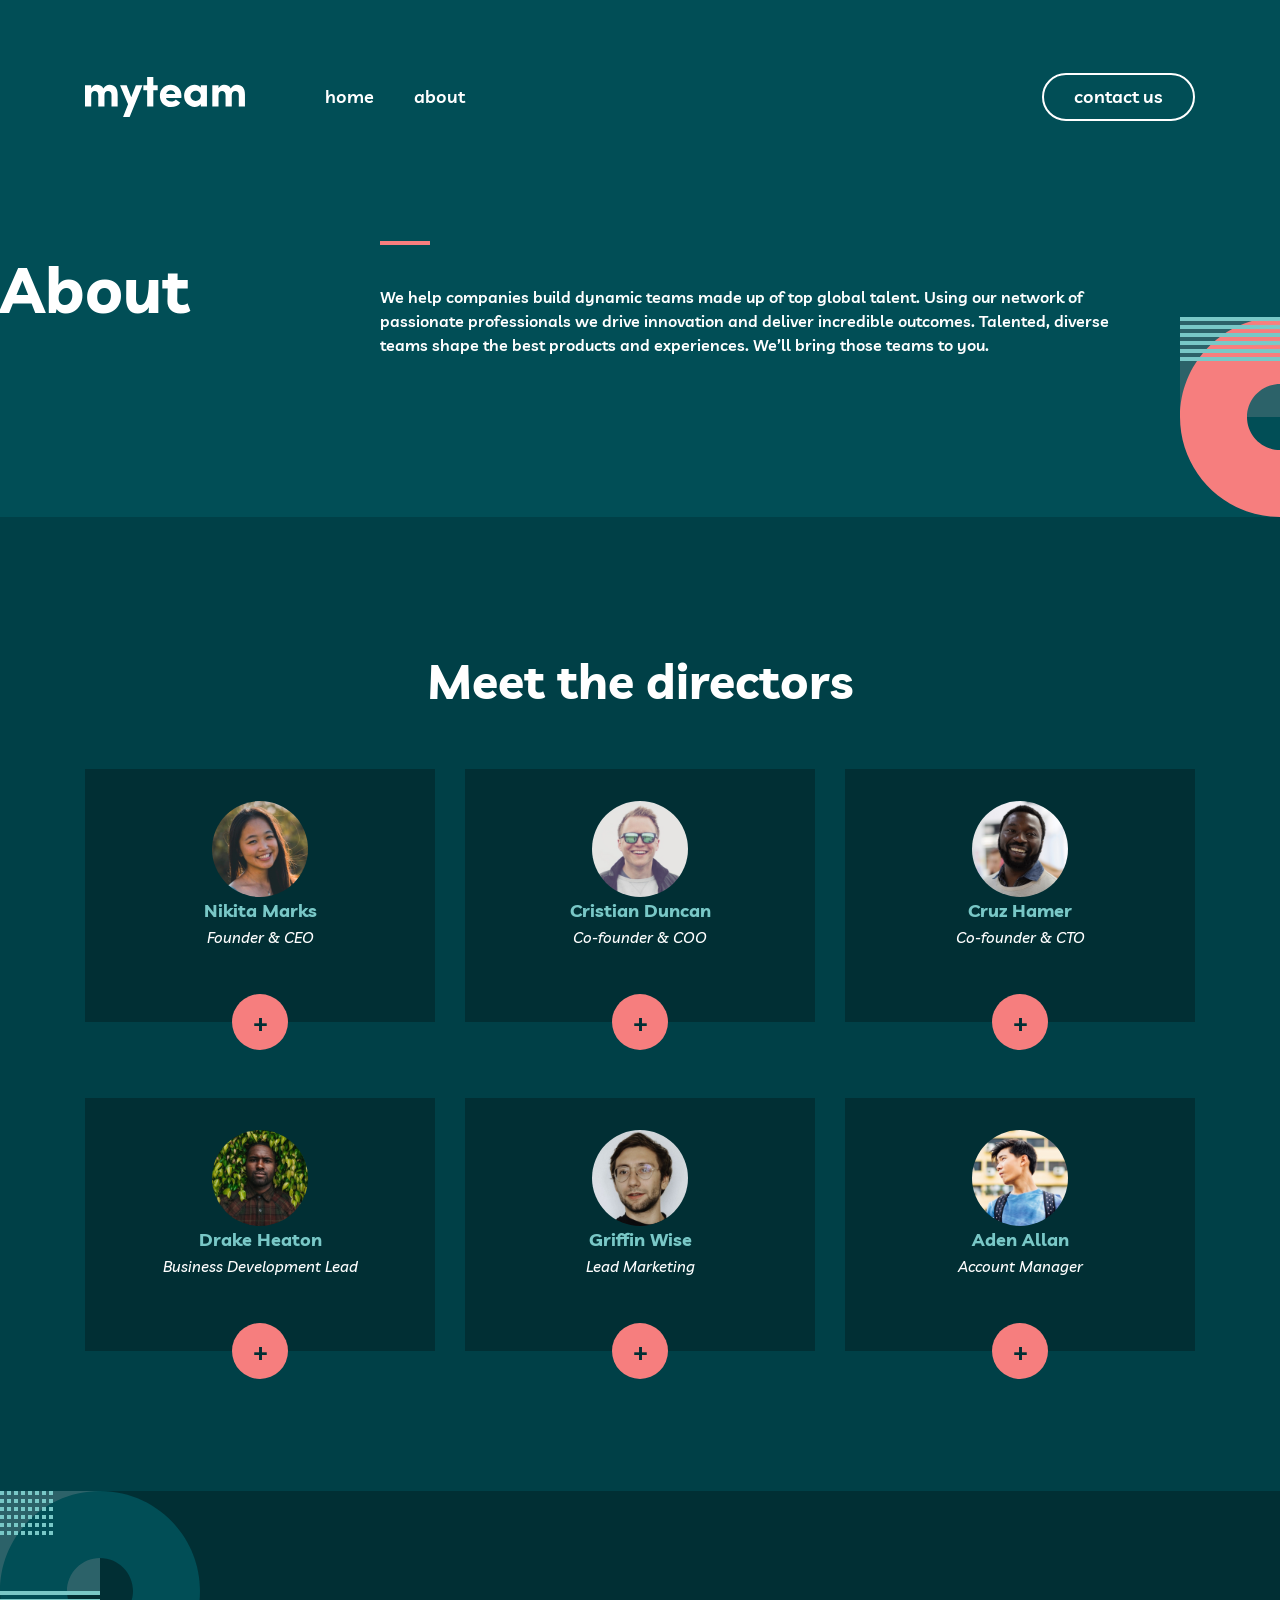
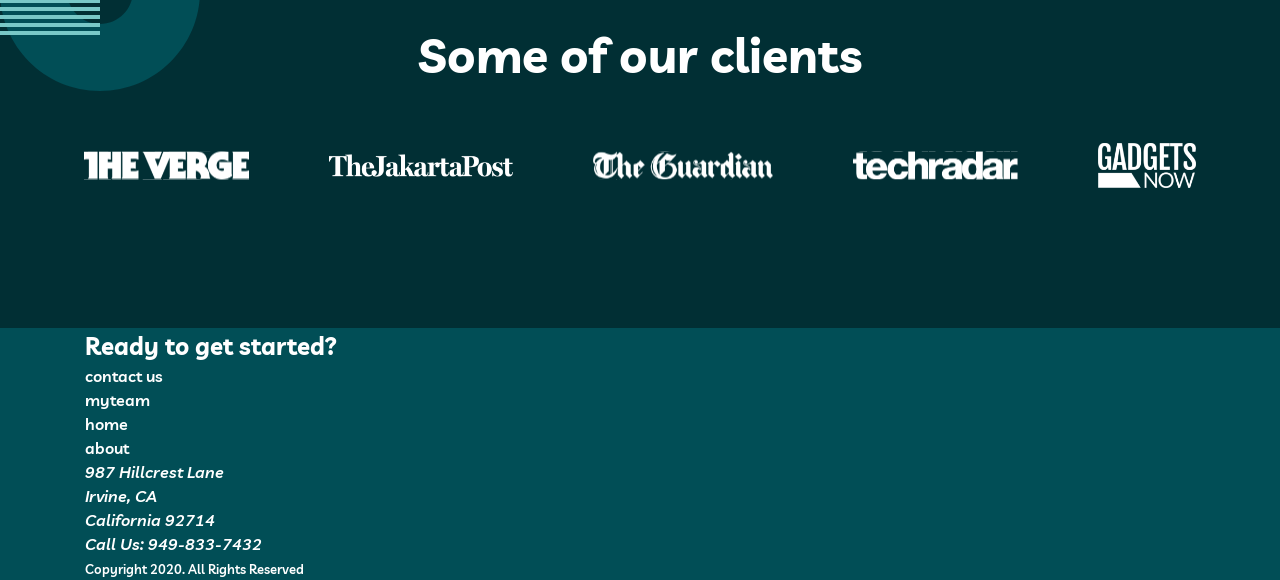
==== about.html @ 80fa1d0b "d06.2 style director card font faces" ====
<!doctype html>
<html lang="en">
  <head>
    <meta charset="UTF-8" />
    <meta name="viewport" content="width=device-width, initial-scale=1.0" />
    <meta name="description" content="myteam — building outstanding teams" />
    <title>About | myteam</title>
    <!-- Fonts loaded on every page; do not add another @import. -->
    <link rel="preconnect" href="https://fonts.googleapis.com" />
    <link rel="preconnect" href="https://fonts.gstatic.com" crossorigin />
    <link href="https://fonts.googleapis.com/css2?family=Livvic:wght@600;700&display=swap" rel="stylesheet" />
    <!-- CSS order is important: reset, shared base, shared components, page-specific. -->
    <link rel="stylesheet" href="css/normalize.css" />
    <link rel="stylesheet" href="css/general.css" />
    <link rel="stylesheet" href="css/global.css" />
    <link rel="stylesheet" href="css/about.css" />
    <!-- JS is intentionally empty: behavior is implemented in the assigned Jira task. -->
    <script src="js/main.js" defer></script>
    <script src="js/navigation.js" defer></script>
    <script src="js/directors.js" defer></script>
  </head>
  <body>
    <!-- START D01 / T01 / M01: GLOBAL NAVIGATION; edit this entire <header class="site-header"> only for Navigation tasks. -->
    <header class="site-header">
      <div class="container">
        <nav class="site-nav" aria-label="Main navigation">
          <a class="site-nav__logo" href="index.html" aria-label="myteam – Home">
            <img src="img/icons/nav-logo.svg" alt="myteam" />
          </a>
          <!-- M01: hamburger button; implement mobile appearance and JS in the Mobile Navigation task. -->
          <button
            class="site-nav__toggle"
            type="button"
            aria-label="Open menu"
            aria-controls="site-nav-panel"
            aria-expanded="false"
          >
            <span aria-hidden="true">☰</span>
          </button>
          <!-- One set of links is reused for desktop, tablet and mobile. Do not duplicate the <nav>. -->
          <div class="site-nav__panel" id="site-nav-panel">
            <button class="site-nav__close" type="button" aria-label="Close menu">
              <span aria-hidden="true">×</span>
            </button>
            <ul class="site-nav__links">
              <li><a href="index.html">home</a></li>
              <li><a href="about.html" aria-current="page">about</a></li>
            </ul>
            <a class="site-nav__contact" href="contact.html">contact us</a>
          </div>
        </nav>
      </div>
    </header>
    <!-- END D01 / T01 / M01: GLOBAL NAVIGATION -->
    <main id="main-content">
      <!-- START D05 / T05 / M05: ABOUT INTRO; only <section class="about-intro">. Directors are separate. -->
      <section class="about-intro" aria-labelledby="about-title">
        <div class="about-intro__container">
          <h1 class="about-intro__title" id="about-title">About</h1>
          <div class="about-intro__text-container">
            <span class="about-intro__span"></span>
            <p class="about-intro__text">
              We help companies build dynamic teams made up of top global talent. Using our network of passionate
              professionals we drive innovation and deliver incredible outcomes. Talented, diverse teams shape the best
              products and experiences. We’ll bring those teams to you.
            </p>
          </div>
          <!-- D05: Figma accent/decorations belong here or to scoped section CSS. -->
          <svg class="about-intro__background-svg" xmlns="http://www.w3.org/2000/svg" width="100" height="200" viewBox="0 0 100 200" fill="none">
            <rect width="100" height="100" fill="#2C6269"/>
            <path d="M100 200C155.228 200 200 155.228 200 100C200 44.7715 155.228 0 100 0C44.7715 0 0 44.7715 0 100C0 155.228 44.7715 200 100 200ZM100 133C118.225 133 133 118.225 133 100C133 81.7746 118.225 67 100 67C81.7746 67 67 81.7746 67 100C67 118.225 81.7746 133 100 133Z" fill-rule="evenodd" clip-rule="evenodd" fill="#F67E7E"/>
            <path d="M100 0H0V4H100V0ZM100 8H0V12H100V8ZM0 16H100V20H0V16ZM100 24H0V28H100V24ZM0 32H100V36H0V32ZM100 40H0V44H100V40Z" fill-rule="evenodd" clip-rule="evenodd" fill="#79C8C7"/>
          </svg>
        </div>
      </section>
      <!-- END D05 / T05 / M05: ABOUT INTRO -->

      <!-- START D06 / T06 / M06: DIRECTORS; only <section class="about-directors">. -->
      <section class="about-directors" aria-labelledby="directors-title">
        <div class="about-directors-container">
          <h2 class="about-directors__title" id="directors-title">Meet the directors</h2>
          <ul class="about-directors__grid">
            <li class="about-directors__item">
              <article class="director-card">
                <div class="director-card__front">
                  <img class="director-card__picture" src="./img/directors/nikita-marks.png" alt="">
                  <h3 class="director-card__name">Nikita Marks</h3>
                  <p class="director-card__role">Founder &amp; CEO</p>
                </div>
                <!-- D06 owns these controls and their JS behavior; do not duplicate this card. -->
                <div class="director-card__back" id="director-details-nikita-marks" hidden>
                  <!-- D06: add expanded-card quote and social links from Figma, no made-up content. -->
                  <p class="director-card__quote"></p>
                  <div class="director-card__social"></div>
                </div>
              </article>
              <button
                class="director-card__toggle"
                type="button"
                aria-expanded="false"
                aria-controls="director-details-nikita-marks"
                aria-label="Show more about Nikita Marks"
              >
                +
              </button>
            </li>
            <li class="about-directors__item">
              <article class="director-card">
                <div class="director-card__front">
                  <img class="director-card__picture" src="./img/directors/cristian-duncan.png" alt="">
                  <h3 class="director-card__name">Cristian Duncan</h3>
                  <p class="director-card__role">Co-founder &amp; COO</p>
                </div>
                <!-- D06 owns these controls and their JS behavior; do not duplicate this card. -->
                <div class="director-card__back" id="director-details-cristian-duncan" hidden>
                  <!-- D06: add expanded-card quote and social links from Figma, no made-up content. -->
                  <p class="director-card__quote"></p>
                  <div class="director-card__social"></div>
                </div>
              </article>
              <button
                class="director-card__toggle"
                type="button"
                aria-expanded="false"
                aria-controls="director-details-nikita-marks"
                aria-label="Show more about Nikita Marks"
              >
                +
              </button>
            </li>
            <li class="about-directors__item">
              <article class="director-card">
                <div class="director-card__front">
                  <img class="director-card__picture" src="./img/directors/cruz-hamer.png" alt="">
                  <h3 class="director-card__name">Cruz Hamer</h3>
                  <p class="director-card__role">Co-founder &amp; CTO</p>
                </div>
                <!-- D06 owns these controls and their JS behavior; do not duplicate this card. -->
                
                <div class="director-card__back" id="director-details-cruz-hamer" hidden>
                  <!-- D06: add expanded-card quote and social links from Figma, no made-up content. -->
                  <p class="director-card__quote"></p>
                  <div class="director-card__social"></div>
                </div>
              </article>
              <button
                class="director-card__toggle"
                type="button"
                aria-expanded="false"
                aria-controls="director-details-nikita-marks"
                aria-label="Show more about Nikita Marks"
              >
                +
              </button>
            </li>
            <li class="about-directors__item">
              <article class="director-card">
                <div class="director-card__front">
                  <img class="director-card__picture" src="./img/directors/drake-heatan.png" alt="">
                  <h3 class="director-card__name">Drake Heaton</h3>
                  <p class="director-card__role">Business Development Lead</p>
                </div>
                <!-- D06 owns these controls and their JS behavior; do not duplicate this card. -->
                <div class="director-card__back" id="director-details-drake-heaton" hidden>
                  <!-- D06: add expanded-card quote and social links from Figma, no made-up content. -->
                  <p class="director-card__quote"></p>
                  <div class="director-card__social"></div>
                </div>
              </article>
              <button
                class="director-card__toggle"
                type="button"
                aria-expanded="false"
                aria-controls="director-details-nikita-marks"
                aria-label="Show more about Nikita Marks"
              >
                +
              </button>
            </li>
            <li class="about-directors__item">
              <article class="director-card">
                <div class="director-card__front">
                  <img class="director-card__picture" src="./img/directors/griffin-wise.png" alt="">
                  <h3 class="director-card__name">Griffin Wise</h3>
                  <p class="director-card__role">Lead Marketing</p>
                </div>
                <!-- D06 owns these controls and their JS behavior; do not duplicate this card. -->
                <div class="director-card__back" id="director-details-griffin-wise" hidden>
                  <!-- D06: add expanded-card quote and social links from Figma, no made-up content. -->
                  <p class="director-card__quote"></p>
                  <div class="director-card__social"></div>
                </div>
              </article>
              <button
                class="director-card__toggle"
                type="button"
                aria-expanded="false"
                aria-controls="director-details-nikita-marks"
                aria-label="Show more about Nikita Marks"
              >
                +
              </button>
            </li>
            <li class="about-directors__item">
              <article class="director-card">
                <div class="director-card__front">
                  <img class="director-card__picture" src="./img/directors/aden-allan.png" alt="">
                  <h3 class="director-card__name">Aden Allan</h3>
                  <p class="director-card__role">Account Manager</p>
                </div>
                <!-- D06 owns these controls and their JS behavior; do not duplicate this card. -->
                <div class="director-card__back" id="director-details-aden-allan" hidden>
                  <!-- D06: add expanded-card quote and social links from Figma, no made-up content. -->
                  <p class="director-card__quote"></p>
                  <div class="director-card__social"></div>
                </div>
              </article>
              <button
                class="director-card__toggle"
                type="button"
                aria-expanded="false"
                aria-controls="director-details-nikita-marks"
                aria-label="Show more about Nikita Marks"
              >
                +
              </button>
            </li>
          </ul>
        </div>
      </section>
      <!-- END D06 / T06 / M06: DIRECTORS -->

      <!-- START D05 / T05 / M05: ABOUT CLIENTS; only <section class="about-clients">. -->
      <section class="about-clients" aria-labelledby="clients-title">
        <div class="about-clients__container">
          <h2 class="about-clients__title" id="clients-title">Some of our clients</h2>
          <!-- D05: replace text with original Figma logo <img> tags; do not invent logos. -->
          <div class="about-clients__logos-container">
            <img src="./img/clients/the-verge.svg" alt="">
            <img src="./img/clients/TheJakartaPost.svg" alt="">
            <img src="./img/clients/The-guardian.svg" alt="">
            <img src="./img/clients/techradar.svg" alt="">
            <img src="./img/clients/gadgets-now.svg" alt="">
          </div>
        </div>
        <img class="about-clients__decoration" src="./img/decorative/about-clients-decoration.svg" alt="">
      </section>
      <!-- END D05 / T05 / M05: ABOUT CLIENTS -->
    </main>
    <!-- START D09 / T09 / M09: GLOBAL CTA; present on Home and About only. -->
    <aside class="site-cta" aria-labelledby="cta-heading">
      <div class="container">
        <h2 id="cta-heading" class="site-cta__title">Ready to get started?</h2>
        <a class="site-cta__link" href="contact.html">contact us</a>
      </div>
    </aside>
    <!-- END D09 / T09 / M09: GLOBAL CTA -->
    <!-- START D09 / T09 / M09: GLOBAL FOOTER; identical ownership on all three pages. -->
    <footer class="site-footer">
      <div class="container">
        <div class="site-footer__brand">
          <a class="site-footer__logo" href="index.html" aria-label="myteam – Home">myteam</a>
          <nav aria-label="Footer navigation">
            <ul class="site-footer__links">
              <li><a href="index.html">home</a></li>
              <li><a href="about.html">about</a></li>
            </ul>
          </nav>
        </div>
        <address class="site-footer__address">
          987 Hillcrest Lane<br />Irvine, CA<br />California 92714<br /><a href="tel:+19498337432"
            >Call Us: 949-833-7432</a
          >
        </address>
        <div class="site-footer__social">
          <!-- D09: insert Figma social SVG links with accessible labels. -->
        </div>
        <small class="site-footer__copy">Copyright 2020. All Rights Reserved</small>
      </div>
    </footer>
    <!-- END D09 / T09 / M09: GLOBAL FOOTER -->
  </body>
</html>
---- css/general.css ----
/* Shared tokens, typography, layout utilities. Desktop-first project. */
:root {
  --color-midnight-green: #014e56;
  --color-light-coral: #f67e7e;
  --color-white: #ffffff;
  --color-rapture-blue: #79c8c7;
  --color-police-blue: #2c6269;
  --color-deep-jungle-green: #004047;
  --color-sacramento-green: #012f34;
  --color-dark-green: #002529;
  --font-main: "Livvic", Arial, sans-serif;
  --container-max: 1110px;
  --page-gutter: 24px;
}
html { scroll-behavior: smooth; }
body { min-width: 320px; font-family: var(--font-main); font-weight: 600; line-height: 1.5; color: var(--color-white); background: var(--color-midnight-green); }
.container { width: min(calc(100% - 2 * var(--page-gutter)), var(--container-max)); margin-inline: auto; }
a { text-decoration: none; }
a:focus-visible, button:focus-visible, input:focus-visible, textarea:focus-visible { outline: 3px solid var(--color-rapture-blue); outline-offset: 3px; }
/* Livvic loaded via Google Fonts <link> in each HTML page. */
/* Breakpoints to coordinate with Figma: tablet and mobile styles are intentionally not implemented. */

/* Antraščių storis pagal Figma Design System; dydžiai nustatomi konkrečiose sekcijose. */
h1, h2, h3 { font-weight: 700; }
---- css/global.css ----
/* Shared components on all pages. Do NOT edit normalize.css or general.css for a section. */
/* GLOBAL NAVIGATION <header.site-header> / <nav.site-nav>: D01, T01, M01. */
/* GLOBAL CTA <aside.site-cta>: D09, T09, M09 (Home and About only). */
/* GLOBAL FOOTER <footer.site-footer>: D09, T09, M09 (all pages). */
/* Tablet and Mobile rules are deliberately placed after Desktop rules. */

/* =================== DESKTOP =================== */

/* ===== START D01 — NAVIGATION | OWNED SELECTORS: .site-header, .site-nav, .site-nav__logo, .site-nav__panel, .site-nav__links, .site-nav__contact, .site-nav__toggle, .site-nav__close ===== */
/* Initial scaffold behavior: menu controls are hidden on Desktop. M01 shows them on Mobile. */

.site-header {
  padding-top: 4.56rem;
}

.site-nav {
  display: flex;
  align-items: center;
  gap: 5rem;
  font-size: 1.125rem;
  line-height: 1.75rem;
}

.site-nav__logo {
  display: block;
  flex-shrink: 0;
  width: 10rem;
  height: 2.5rem;
}

.site-nav__logo img {
  display: block;
  width: 100%;
  height: 100%;
}

.site-nav__panel {
  display: flex;
  flex: 1;
  align-items: center;
  justify-content: space-between;
}

.site-nav__links {
  display: flex;
  align-items: center;
  gap: 2.5rem;
  list-style: none;
  margin: 0;
  padding: 0;
}

.site-nav__links a {
  display: block;
}

.site-nav__links a:hover {
  color: var(--color-light-coral);
}

.site-nav__contact {
  display: flex;
  align-items: center;
  justify-content: center;
  width: 9.5625rem;
  height: 3rem;
  flex-shrink: 0;
  border-radius: 1.5rem;
  border: 2px solid var(--color-white);
  font-size: 1.125rem;
  line-height: 1.75rem;
}

.site-nav__contact:hover {
  background-color: var(--color-white);
  color: var(--color-dark-green);
}

.site-nav__toggle,
.site-nav__close {
  display: none;
}

/* D01: add remaining desktop navigation styles here. */

/* ===== END D01 — NAVIGATION ===== */

/* ===== START D09 — CTA | OWNED SELECTORS: .site-cta and children ===== */
/* Add only D09 — CTA rules for .site-cta and children here. */
/* ===== END D09 — CTA ===== */

/* ===== START D09 — FOOTER | OWNED SELECTORS: .site-footer and children ===== */
/* Add only D09 — FOOTER rules for .site-footer and children here. */
/* ===== END D09 — FOOTER ===== */

/* =================== TABLET | 1023px and below =================== */

/* ===== START T01 — NAVIGATION | OWNED SELECTORS: .site-header, .site-nav and children ===== */
@media (max-width: 1023px) {
  /* Add only T01 — NAVIGATION rules for .site-header, .site-nav and children here. */
}
/* ===== END T01 — NAVIGATION ===== */

/* ===== START T09 — CTA | OWNED SELECTORS: .site-cta and children ===== */
@media (max-width: 1023px) {
  /* Add only T09 — CTA rules for .site-cta and children here. */
}
/* ===== END T09 — CTA ===== */

/* ===== START T09 — FOOTER | OWNED SELECTORS: .site-footer and children ===== */
@media (max-width: 1023px) {
  /* Add only T09 — FOOTER rules for .site-footer and children here. */
}
/* ===== END T09 — FOOTER ===== */

/* =================== MOBILE | 767px and below =================== */

/* ===== START M01 — NAVIGATION | OWNED SELECTORS: .site-header, .site-nav and children ===== */
@media (max-width: 767px) {
  /* Add only M01 — NAVIGATION rules for .site-header, .site-nav and children here. */
}
/* ===== END M01 — NAVIGATION ===== */

/* ===== START M09 — CTA | OWNED SELECTORS: .site-cta and children ===== */
@media (max-width: 767px) {
  /* Add only M09 — CTA rules for .site-cta and children here. */
}
/* ===== END M09 — CTA ===== */

/* ===== START M09 — FOOTER | OWNED SELECTORS: .site-footer and children ===== */
@media (max-width: 767px) {
  /* Add only M09 — FOOTER rules for .site-footer and children here. */
}
/* ===== END M09 — FOOTER ===== */
---- css/about.css ----
/* About page only: about.html. D05 owns TWO areas separated by D06. */

/* =================== DESKTOP =================== */

/* ===== START D05 — ABOUT INTRO | OWNED SELECTORS: .about-intro and children ===== */
/* Add only D05 — ABOUT INTRO rules for .about-intro and children here. */
.about-intro__container {
  display: flex;
  width: 1110px;
  height: 156px;
  justify-self: center;
  gap: 30px;
  margin: 120px 0;
}

#about-title {
  height: 100px;
  width: 350px;
  font-size: 64px;
}

.about-intro__text-container {
  display: flex;
  gap: 40px;
  flex-direction: column;
}

.about-intro__text {
  width: 730px;
}

.about-intro__span {
  width: 50px;
  height: 4px;
  flex-shrink: 0;
  background-color: #F67E7E;
}

.about-intro__background-svg {
  position: absolute;
  top: 317px;
  right: 0px;
}
/* ===== END D05 — ABOUT INTRO ===== */

/* ===== START D06 — DIRECTORS | OWNED SELECTORS: .about-directors, .director-card and children ===== */
/* Add only D06 — DIRECTORS rules for .about-directors, .director-card and children here. */
.about-directors {
  display: flex;
  justify-content: center;
  background: #004047;
}
.about-directors-container {
  display: flex;
  flex-direction: column;
  width: 1110px;
  margin: 140px 0;
}

.about-directors__title {
  text-align: center;
  font-family: Livvic;
  font-size: 48px;
  font-style: normal;
  font-weight: 700;
  line-height: 48px;
  margin: 0 0 64px 0;
}

.about-directors__grid {
  display: flex;
  flex-wrap: wrap;
  column-gap: 30px;
  row-gap: 76px;
}

.about-directors__item {
  width: 350px;
  height: 253px;
  background: #012F34;
  display: flex;
  align-items: flex-start;
  justify-content: center;
  text-align: center;
  position: relative;
}

.director-card {
  margin: 32px 0;
}

.director-card__front {
  display: flex;
  align-items: center;
  flex-direction: column;
}

.director-card__picture {
  width: 96px;
  height: 96px;
  border-radius: 48px;
}

.director-card__name {
  color: #79C8C7;
  text-align: center;
  font-family: Livvic;
  font-size: 18px;
  font-style: normal;
  font-weight: 700;
  line-height: 28px; /* 155.556% */
}

.director-card__role {
  color: #FFF;
  text-align: center;
  font-family: Livvic;
  font-size: 15px;
  font-style: italic;
  font-weight: 500;
  line-height: 25px; /* 166.667% */
}

.director-card__toggle {
  position: absolute;
  bottom: -28px;
  width: 56px;
  height: 56px;
  border-radius: 28px;
  background-color: #F67E7E;
  color: #012F34;
  font-size: 25px;
  border: none;
}
/* ===== END D06 — DIRECTORS ===== */

/* ===== START D05 — ABOUT CLIENTS | OWNED SELECTORS: .about-clients and children ===== */
/* Add only D05 — ABOUT CLIENTS rules for .about-clients and children here. */
.about-clients {
  background: #012F34;
  position: relative;
}

.about-clients__container {
  padding: 140px 0;
}

.about-clients__title {
  color: #FFF;
  text-align: center;
  font-family: Livvic;
  font-size: 48px;
  font-style: normal;
  font-weight: 700;
  line-height: 48px;
  margin: 0 0 64px 0;
}

.about-clients__logos-container {
  display: flex;
  gap: 80px;
  justify-content: center;
}

.about-clients__logos-container > img {
  filter: brightness(0) invert(1);
}

.about-clients__decoration {
  position: absolute;
  top: 0;
}
/* ===== END D05 — ABOUT CLIENTS ===== */


/* =================== TABLET | 1023px and below =================== */

/* ===== START T05 — ABOUT INTRO | OWNED SELECTORS: .about-intro and children ===== */
@media (max-width: 1023px) {
  /* Add only T05 — ABOUT INTRO rules for .about-intro and children here. */
}
/* ===== END T05 — ABOUT INTRO ===== */

/* ===== START T06 — DIRECTORS | OWNED SELECTORS: .about-directors, .director-card and children ===== */
@media (max-width: 1023px) {
  /* Add only T06 — DIRECTORS rules for .about-directors, .director-card and children here. */
}
/* ===== END T06 — DIRECTORS ===== */

/* ===== START T05 — ABOUT CLIENTS | OWNED SELECTORS: .about-clients and children ===== */
@media (max-width: 1023px) {
  /* Add only T05 — ABOUT CLIENTS rules for .about-clients and children here. */
}
/* ===== END T05 — ABOUT CLIENTS ===== */


/* =================== MOBILE | 767px and below =================== */

/* ===== START M05 — ABOUT INTRO | OWNED SELECTORS: .about-intro and children ===== */
@media (max-width: 767px) {
  /* Add only M05 — ABOUT INTRO rules for .about-intro and children here. */
}
/* ===== END M05 — ABOUT INTRO ===== */

/* ===== START M06 — DIRECTORS | OWNED SELECTORS: .about-directors, .director-card and children ===== */
@media (max-width: 767px) {
  /* Add only M06 — DIRECTORS rules for .about-directors, .director-card and children here. */
}
/* ===== END M06 — DIRECTORS ===== */

/* ===== START M05 — ABOUT CLIENTS | OWNED SELECTORS: .about-clients and children ===== */
@media (max-width: 767px) {
  /* Add only M05 — ABOUT CLIENTS rules for .about-clients and children here. */
}
/* ===== END M05 — ABOUT CLIENTS ===== */
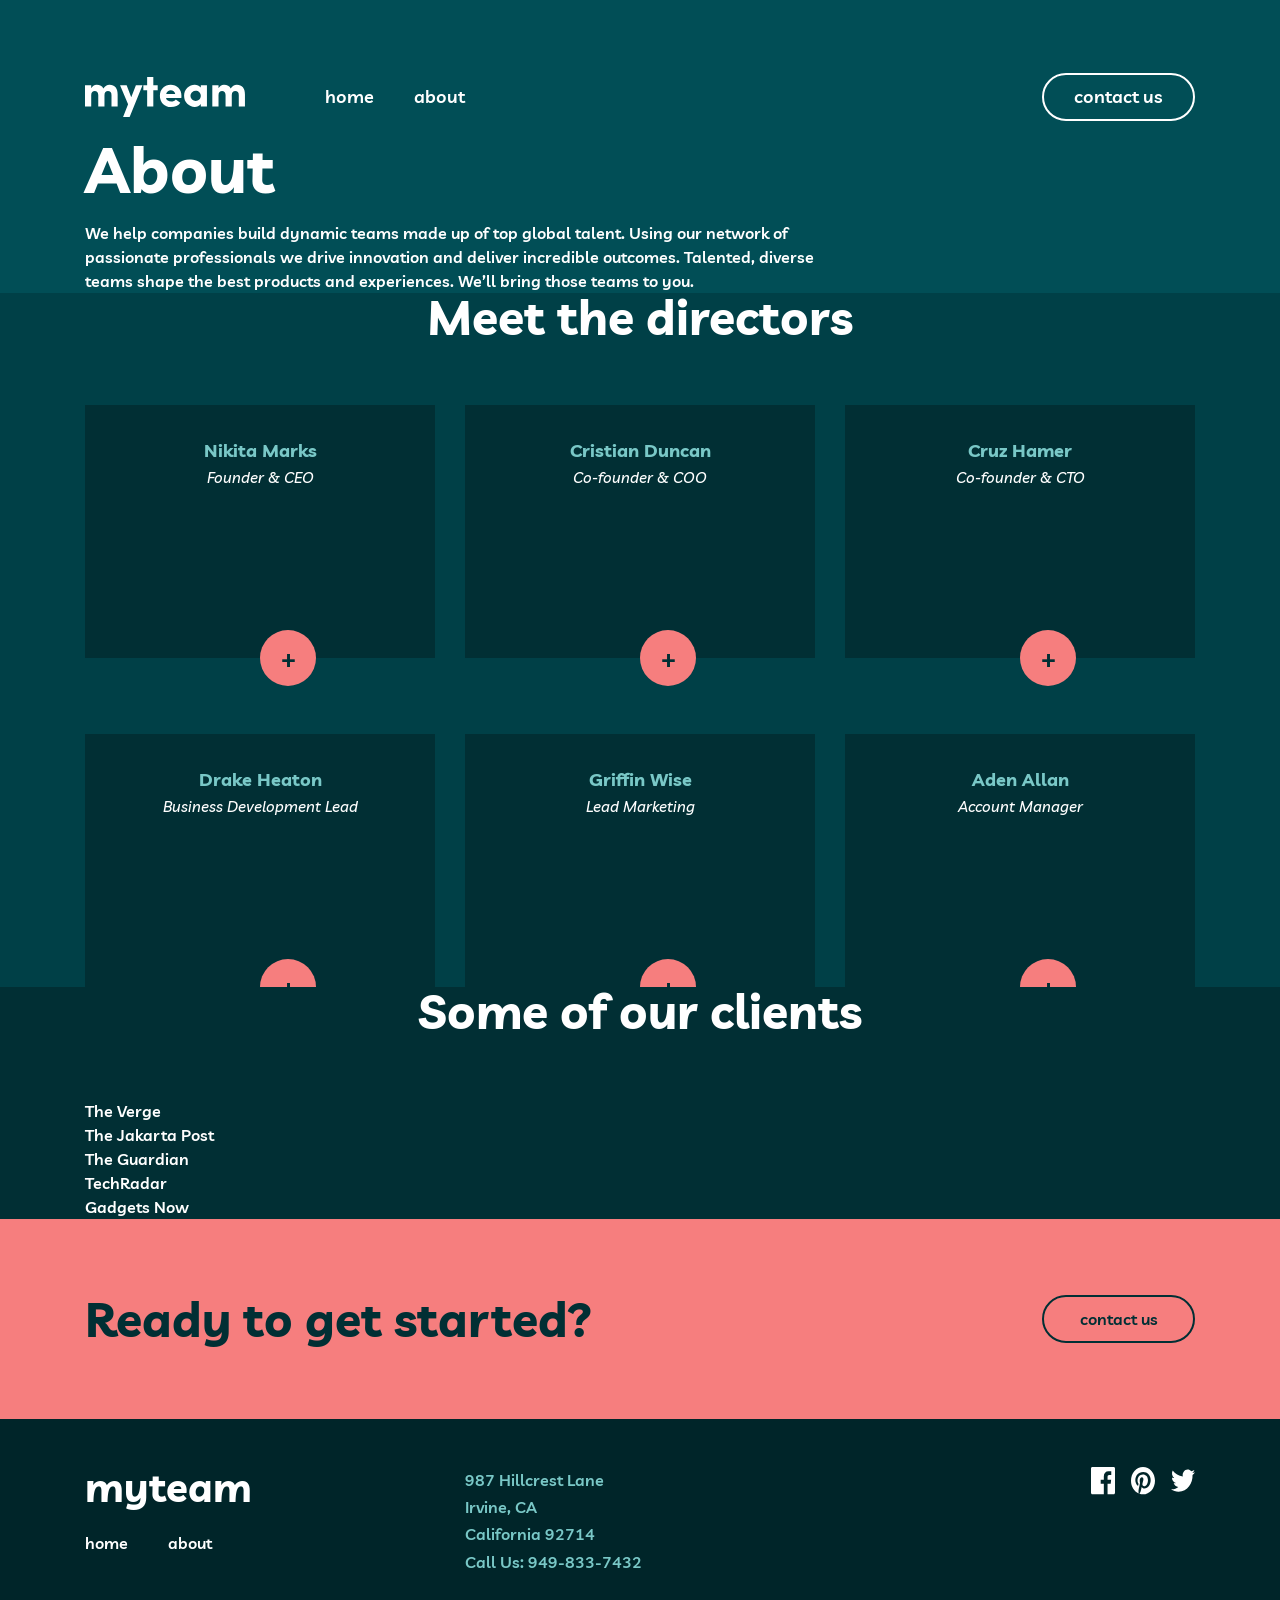
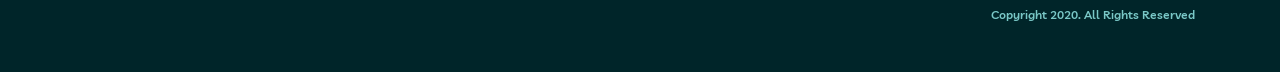
==== commit e3d51924: "D09: style CTA and footer with social icons" ====
--- a/about.html
+++ b/about.html
@@ -55,175 +55,166 @@
     <main id="main-content">
       <!-- START D05 / T05 / M05: ABOUT INTRO; only <section class="about-intro">. Directors are separate. -->
       <section class="about-intro" aria-labelledby="about-title">
-        <div class="about-intro__container">
+        <div class="container">
           <h1 class="about-intro__title" id="about-title">About</h1>
-          <div class="about-intro__text-container">
-            <span class="about-intro__span"></span>
-            <p class="about-intro__text">
-              We help companies build dynamic teams made up of top global talent. Using our network of passionate
-              professionals we drive innovation and deliver incredible outcomes. Talented, diverse teams shape the best
-              products and experiences. We’ll bring those teams to you.
-            </p>
-          </div>
+          <p class="about-intro__text">
+            We help companies build dynamic teams made up of top global talent. Using our network of passionate
+            professionals we drive innovation and deliver incredible outcomes. Talented, diverse teams shape the best
+            products and experiences. We’ll bring those teams to you.
+          </p>
           <!-- D05: Figma accent/decorations belong here or to scoped section CSS. -->
-          <svg class="about-intro__background-svg" xmlns="http://www.w3.org/2000/svg" width="100" height="200" viewBox="0 0 100 200" fill="none">
-            <rect width="100" height="100" fill="#2C6269"/>
-            <path d="M100 200C155.228 200 200 155.228 200 100C200 44.7715 155.228 0 100 0C44.7715 0 0 44.7715 0 100C0 155.228 44.7715 200 100 200ZM100 133C118.225 133 133 118.225 133 100C133 81.7746 118.225 67 100 67C81.7746 67 67 81.7746 67 100C67 118.225 81.7746 133 100 133Z" fill-rule="evenodd" clip-rule="evenodd" fill="#F67E7E"/>
-            <path d="M100 0H0V4H100V0ZM100 8H0V12H100V8ZM0 16H100V20H0V16ZM100 24H0V28H100V24ZM0 32H100V36H0V32ZM100 40H0V44H100V40Z" fill-rule="evenodd" clip-rule="evenodd" fill="#79C8C7"/>
-          </svg>
         </div>
       </section>
       <!-- END D05 / T05 / M05: ABOUT INTRO -->
 
       <!-- START D06 / T06 / M06: DIRECTORS; only <section class="about-directors">. -->
       <section class="about-directors" aria-labelledby="directors-title">
-        <div class="about-directors-container">
+        <div class="container">
           <h2 class="about-directors__title" id="directors-title">Meet the directors</h2>
           <ul class="about-directors__grid">
             <li class="about-directors__item">
               <article class="director-card">
                 <div class="director-card__front">
-                  <img class="director-card__picture" src="./img/directors/nikita-marks.png" alt="">
+                  <!-- D06: insert portrait img from img/directors/ (original Figma asset required). -->
                   <h3 class="director-card__name">Nikita Marks</h3>
                   <p class="director-card__role">Founder &amp; CEO</p>
                 </div>
                 <!-- D06 owns these controls and their JS behavior; do not duplicate this card. -->
+                <button
+                  class="director-card__toggle"
+                  type="button"
+                  aria-expanded="false"
+                  aria-controls="director-details-nikita-marks"
+                  aria-label="Show more about Nikita Marks"
+                >
+                  +
+                </button>
                 <div class="director-card__back" id="director-details-nikita-marks" hidden>
                   <!-- D06: add expanded-card quote and social links from Figma, no made-up content. -->
                   <p class="director-card__quote"></p>
                   <div class="director-card__social"></div>
                 </div>
               </article>
-              <button
-                class="director-card__toggle"
-                type="button"
-                aria-expanded="false"
-                aria-controls="director-details-nikita-marks"
-                aria-label="Show more about Nikita Marks"
-              >
-                +
-              </button>
-            </li>
-            <li class="about-directors__item">
-              <article class="director-card">
-                <div class="director-card__front">
-                  <img class="director-card__picture" src="./img/directors/cristian-duncan.png" alt="">
+            </li>
+            <li class="about-directors__item">
+              <article class="director-card">
+                <div class="director-card__front">
+                  <!-- D06: insert portrait img from img/directors/ (original Figma asset required). -->
                   <h3 class="director-card__name">Cristian Duncan</h3>
                   <p class="director-card__role">Co-founder &amp; COO</p>
                 </div>
                 <!-- D06 owns these controls and their JS behavior; do not duplicate this card. -->
+                <button
+                  class="director-card__toggle"
+                  type="button"
+                  aria-expanded="false"
+                  aria-controls="director-details-cristian-duncan"
+                  aria-label="Show more about Cristian Duncan"
+                >
+                  +
+                </button>
                 <div class="director-card__back" id="director-details-cristian-duncan" hidden>
                   <!-- D06: add expanded-card quote and social links from Figma, no made-up content. -->
                   <p class="director-card__quote"></p>
                   <div class="director-card__social"></div>
                 </div>
               </article>
-              <button
-                class="director-card__toggle"
-                type="button"
-                aria-expanded="false"
-                aria-controls="director-details-nikita-marks"
-                aria-label="Show more about Nikita Marks"
-              >
-                +
-              </button>
-            </li>
-            <li class="about-directors__item">
-              <article class="director-card">
-                <div class="director-card__front">
-                  <img class="director-card__picture" src="./img/directors/cruz-hamer.png" alt="">
+            </li>
+            <li class="about-directors__item">
+              <article class="director-card">
+                <div class="director-card__front">
+                  <!-- D06: insert portrait img from img/directors/ (original Figma asset required). -->
                   <h3 class="director-card__name">Cruz Hamer</h3>
                   <p class="director-card__role">Co-founder &amp; CTO</p>
                 </div>
                 <!-- D06 owns these controls and their JS behavior; do not duplicate this card. -->
-                
+                <button
+                  class="director-card__toggle"
+                  type="button"
+                  aria-expanded="false"
+                  aria-controls="director-details-cruz-hamer"
+                  aria-label="Show more about Cruz Hamer"
+                >
+                  +
+                </button>
                 <div class="director-card__back" id="director-details-cruz-hamer" hidden>
                   <!-- D06: add expanded-card quote and social links from Figma, no made-up content. -->
                   <p class="director-card__quote"></p>
                   <div class="director-card__social"></div>
                 </div>
               </article>
-              <button
-                class="director-card__toggle"
-                type="button"
-                aria-expanded="false"
-                aria-controls="director-details-nikita-marks"
-                aria-label="Show more about Nikita Marks"
-              >
-                +
-              </button>
-            </li>
-            <li class="about-directors__item">
-              <article class="director-card">
-                <div class="director-card__front">
-                  <img class="director-card__picture" src="./img/directors/drake-heatan.png" alt="">
+            </li>
+            <li class="about-directors__item">
+              <article class="director-card">
+                <div class="director-card__front">
+                  <!-- D06: insert portrait img from img/directors/ (original Figma asset required). -->
                   <h3 class="director-card__name">Drake Heaton</h3>
                   <p class="director-card__role">Business Development Lead</p>
                 </div>
                 <!-- D06 owns these controls and their JS behavior; do not duplicate this card. -->
+                <button
+                  class="director-card__toggle"
+                  type="button"
+                  aria-expanded="false"
+                  aria-controls="director-details-drake-heaton"
+                  aria-label="Show more about Drake Heaton"
+                >
+                  +
+                </button>
                 <div class="director-card__back" id="director-details-drake-heaton" hidden>
                   <!-- D06: add expanded-card quote and social links from Figma, no made-up content. -->
                   <p class="director-card__quote"></p>
                   <div class="director-card__social"></div>
                 </div>
               </article>
-              <button
-                class="director-card__toggle"
-                type="button"
-                aria-expanded="false"
-                aria-controls="director-details-nikita-marks"
-                aria-label="Show more about Nikita Marks"
-              >
-                +
-              </button>
-            </li>
-            <li class="about-directors__item">
-              <article class="director-card">
-                <div class="director-card__front">
-                  <img class="director-card__picture" src="./img/directors/griffin-wise.png" alt="">
+            </li>
+            <li class="about-directors__item">
+              <article class="director-card">
+                <div class="director-card__front">
+                  <!-- D06: insert portrait img from img/directors/ (original Figma asset required). -->
                   <h3 class="director-card__name">Griffin Wise</h3>
                   <p class="director-card__role">Lead Marketing</p>
                 </div>
                 <!-- D06 owns these controls and their JS behavior; do not duplicate this card. -->
+                <button
+                  class="director-card__toggle"
+                  type="button"
+                  aria-expanded="false"
+                  aria-controls="director-details-griffin-wise"
+                  aria-label="Show more about Griffin Wise"
+                >
+                  +
+                </button>
                 <div class="director-card__back" id="director-details-griffin-wise" hidden>
                   <!-- D06: add expanded-card quote and social links from Figma, no made-up content. -->
                   <p class="director-card__quote"></p>
                   <div class="director-card__social"></div>
                 </div>
               </article>
-              <button
-                class="director-card__toggle"
-                type="button"
-                aria-expanded="false"
-                aria-controls="director-details-nikita-marks"
-                aria-label="Show more about Nikita Marks"
-              >
-                +
-              </button>
-            </li>
-            <li class="about-directors__item">
-              <article class="director-card">
-                <div class="director-card__front">
-                  <img class="director-card__picture" src="./img/directors/aden-allan.png" alt="">
+            </li>
+            <li class="about-directors__item">
+              <article class="director-card">
+                <div class="director-card__front">
+                  <!-- D06: insert portrait img from img/directors/ (original Figma asset required). -->
                   <h3 class="director-card__name">Aden Allan</h3>
                   <p class="director-card__role">Account Manager</p>
                 </div>
                 <!-- D06 owns these controls and their JS behavior; do not duplicate this card. -->
+                <button
+                  class="director-card__toggle"
+                  type="button"
+                  aria-expanded="false"
+                  aria-controls="director-details-aden-allan"
+                  aria-label="Show more about Aden Allan"
+                >
+                  +
+                </button>
                 <div class="director-card__back" id="director-details-aden-allan" hidden>
                   <!-- D06: add expanded-card quote and social links from Figma, no made-up content. -->
                   <p class="director-card__quote"></p>
                   <div class="director-card__social"></div>
                 </div>
               </article>
-              <button
-                class="director-card__toggle"
-                type="button"
-                aria-expanded="false"
-                aria-controls="director-details-nikita-marks"
-                aria-label="Show more about Nikita Marks"
-              >
-                +
-              </button>
             </li>
           </ul>
         </div>
@@ -232,18 +223,17 @@
 
       <!-- START D05 / T05 / M05: ABOUT CLIENTS; only <section class="about-clients">. -->
       <section class="about-clients" aria-labelledby="clients-title">
-        <div class="about-clients__container">
+        <div class="container">
           <h2 class="about-clients__title" id="clients-title">Some of our clients</h2>
           <!-- D05: replace text with original Figma logo <img> tags; do not invent logos. -->
-          <div class="about-clients__logos-container">
-            <img src="./img/clients/the-verge.svg" alt="">
-            <img src="./img/clients/TheJakartaPost.svg" alt="">
-            <img src="./img/clients/The-guardian.svg" alt="">
-            <img src="./img/clients/techradar.svg" alt="">
-            <img src="./img/clients/gadgets-now.svg" alt="">
-          </div>
-        </div>
-        <img class="about-clients__decoration" src="./img/decorative/about-clients-decoration.svg" alt="">
+          <ul class="about-clients__logos">
+            <li class="about-clients__logo">The Verge</li>
+            <li class="about-clients__logo">The Jakarta Post</li>
+            <li class="about-clients__logo">The Guardian</li>
+            <li class="about-clients__logo">TechRadar</li>
+            <li class="about-clients__logo">Gadgets Now</li>
+          </ul>
+        </div>
       </section>
       <!-- END D05 / T05 / M05: ABOUT CLIENTS -->
     </main>
@@ -274,6 +264,22 @@
         </address>
         <div class="site-footer__social">
           <!-- D09: insert Figma social SVG links with accessible labels. -->
+
+<img
+  src="img/icons/footer-social-icons.svg"
+  alt="Facebook, Pinterest and Twitter"
+  width="104"
+  height="28"
+/>
+
+<a href="https://www.facebook.com/"
+   aria-label="Facebook"></a>
+
+<a href="https://www.pinterest.com/"
+   aria-label="Pinterest"></a>
+
+<a href="https://x.com/"
+   aria-label="Twitter"></a>
         </div>
         <small class="site-footer__copy">Copyright 2020. All Rights Reserved</small>
       </div>
--- a/css/global.css
+++ b/css/global.css
@@ -87,10 +87,123 @@
 
 /* ===== START D09 — CTA | OWNED SELECTORS: .site-cta and children ===== */
 /* Add only D09 — CTA rules for .site-cta and children here. */
+.site-cta {
+  background-color: var(--color-light-coral);
+  padding: 76px 0;
+}
+
+.site-cta .container {
+  display: flex;
+  justify-content: space-between;
+  align-items: center;
+  gap: 30px;
+}
+
+.site-cta__title {
+  color: var(--color-sacramento-green);
+  font-size: 48px;
+  line-height: 1;
+  margin: 0;
+}
+
+.site-cta__link {
+  display: inline-flex;
+  justify-content: center;
+  align-items: center;
+  width: 153px;
+  height: 48px;
+  border: 2px solid var(--color-sacramento-green);
+  border-radius: 24px;
+  color: var(--color-sacramento-green);
+  text-decoration: none;
+  flex-shrink: 0;
+}
 /* ===== END D09 — CTA ===== */
 
 /* ===== START D09 — FOOTER | OWNED SELECTORS: .site-footer and children ===== */
 /* Add only D09 — FOOTER rules for .site-footer and children here. */
+.site-footer {
+  background-color: var(--color-dark-green);
+  padding: 48px 0;
+}
+
+.site-footer .container {
+  display: grid;
+  grid-template-columns: 1fr 1fr 1fr;
+  gap: 30px;
+}
+
+.site-footer__brand {
+  display: flex;
+  flex-direction: column;
+  align-items: flex-start;
+  gap: 24px;
+}
+
+.site-footer__logo {
+  color: var(--color-white);
+  font-size: 40px;
+  font-weight: 700;
+  text-decoration: none;
+  line-height: 1;
+}
+
+.site-footer__links {
+  display: flex;
+  gap: 40px;
+  list-style: none;
+  padding: 0;
+  margin: 0;
+}
+
+.site-footer__links a {
+  color: var(--color-white);
+  text-decoration: none;
+}
+
+.site-footer__address {
+  color: var(--color-rapture-blue);
+  font-style: normal;
+  line-height: 1.7;
+}
+
+.site-footer__address a {
+  color: inherit;
+  text-decoration: none;
+}
+
+.site-footer__social {
+  display: grid;
+  grid-template-columns: repeat(3, 1fr);
+  position: relative;
+  width: 104px;
+  height: 28px;
+  justify-self: end;
+}
+
+.site-footer__social img {
+  position: absolute;
+  width: 100%;
+  height: 100%;
+  pointer-events: none;
+}
+
+.site-footer__social a {
+  display: block;
+  position: relative;
+  z-index: 1;
+}
+
+.site-footer__social a:focus-visible {
+  outline: 2px solid white;
+}
+
+.site-footer__copy {
+  grid-column: 3;
+  text-align: right;
+  color: var(--color-rapture-blue);
+  font-size: 12px;
+}
 /* ===== END D09 — FOOTER ===== */
 
 /* =================== TABLET | 1023px and below =================== */
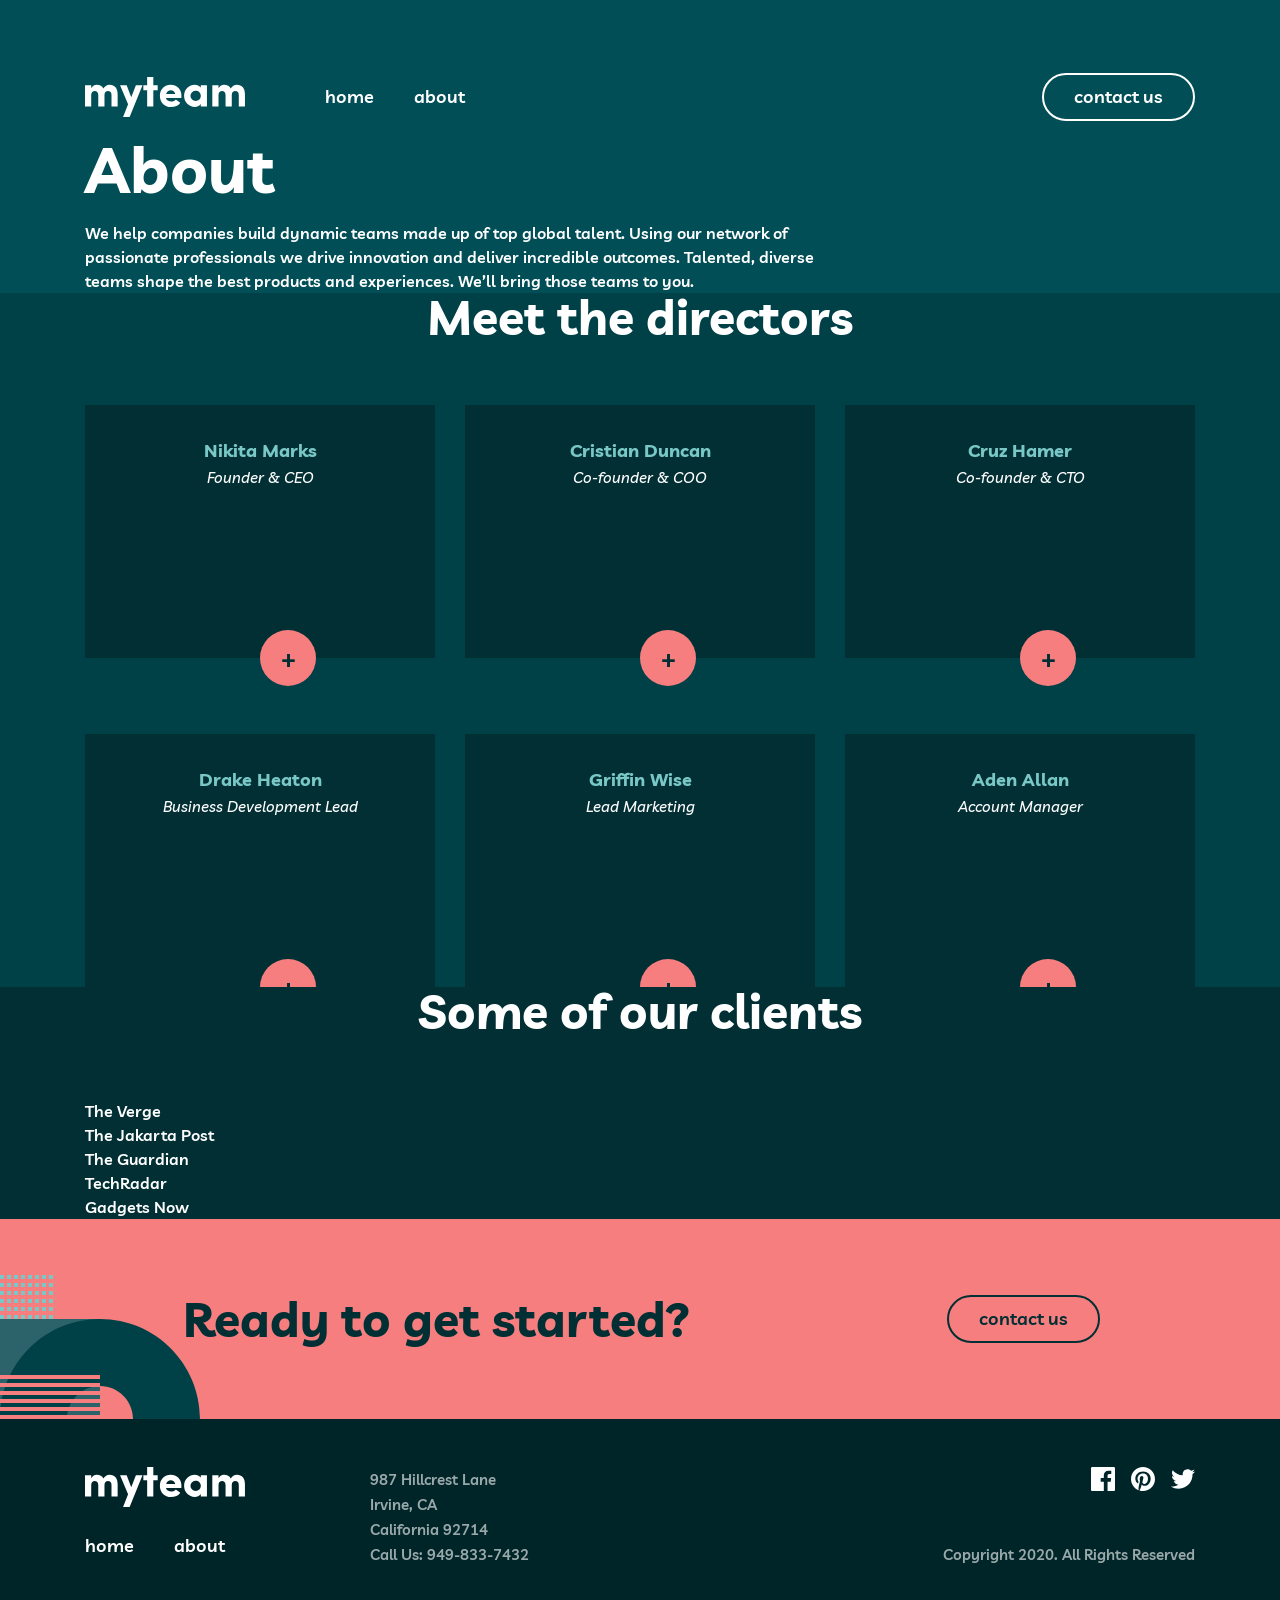
==== commit 2271fb6d: "D09: align CTA & Footer with Figma (fix on top of e3d5192) - CTA: content box 263-1180px, Figma deco" ====
--- a/about.html
+++ b/about.html
@@ -249,7 +249,7 @@
     <footer class="site-footer">
       <div class="container">
         <div class="site-footer__brand">
-          <a class="site-footer__logo" href="index.html" aria-label="myteam – Home">myteam</a>
+          <a class="site-footer__logo" href="index.html" aria-label="myteam – Home"><img src="img/icons/nav-logo.svg" alt="" width="160" height="40" /></a>
           <nav aria-label="Footer navigation">
             <ul class="site-footer__links">
               <li><a href="index.html">home</a></li>
@@ -263,23 +263,15 @@
           >
         </address>
         <div class="site-footer__social">
-          <!-- D09: insert Figma social SVG links with accessible labels. -->
-
-<img
-  src="img/icons/footer-social-icons.svg"
-  alt="Facebook, Pinterest and Twitter"
-  width="104"
-  height="28"
-/>
-
-<a href="https://www.facebook.com/"
-   aria-label="Facebook"></a>
-
-<a href="https://www.pinterest.com/"
-   aria-label="Pinterest"></a>
-
-<a href="https://x.com/"
-   aria-label="Twitter"></a>
+          <a href="https://www.facebook.com/" aria-label="myteam on Facebook">
+            <svg width="24" height="24" viewBox="0 0 24 24" aria-hidden="true" focusable="false"><path fill="currentColor" d="M22.675 0L1.325 0C0.593 0 0 0.593 0 1.325L0 22.676C0 23.407 0.593 24 1.325 24L12.82 24L12.82 14.706L9.692 14.706L9.692 11.084L12.82 11.084L12.82 8.413C12.82 5.313 14.713 3.625 17.479 3.625C18.804 3.625 19.942 3.724 20.274 3.768L20.274 7.008L18.356 7.009C16.852 7.009 16.561 7.724 16.561 8.772L16.561 11.085L20.148 11.085L19.681 14.707L16.561 14.707L16.561 24L22.677 24C23.407 24 24 23.407 24 22.675L24 1.325C24 0.593 23.407 0 22.675 0Z"/></svg>
+          </a>
+          <a href="https://www.pinterest.com/" aria-label="myteam on Pinterest">
+            <svg width="24" height="24" viewBox="0 0 24 24" aria-hidden="true" focusable="false"><path fill="currentColor" d="M12 0C5.373 0 0 5.372 0 12C0 17.084 3.163 21.426 7.627 23.174C7.522 22.225 7.427 20.769 7.669 19.733C7.887 18.796 9.076 13.768 9.076 13.768C9.076 13.768 8.717 13.049 8.717 11.986C8.717 10.318 9.684 9.072 10.888 9.072C11.911 9.072 12.406 9.841 12.406 10.762C12.406 11.791 11.751 13.33 11.412 14.757C11.129 15.951 12.011 16.926 13.189 16.926C15.322 16.926 16.961 14.677 16.961 11.431C16.961 8.558 14.897 6.549 11.949 6.549C8.535 6.549 6.531 9.11 6.531 11.756C6.531 12.787 6.928 13.894 7.424 14.494C7.522 14.613 7.536 14.718 7.507 14.839L7.174 16.199C7.121 16.419 7 16.466 6.772 16.36C5.273 15.662 4.336 13.471 4.336 11.711C4.336 7.926 7.086 4.449 12.265 4.449C16.428 4.449 19.663 7.416 19.663 11.38C19.663 15.516 17.056 18.844 13.436 18.844C12.22 18.844 11.077 18.213 10.686 17.466L9.938 20.319C9.667 21.362 8.936 22.669 8.446 23.465C9.57 23.812 10.763 24 12 24C18.627 24 24 18.627 24 12C24 5.372 18.627 0 12 0Z"/></svg>
+          </a>
+          <a href="https://twitter.com/" aria-label="myteam on Twitter">
+            <svg width="24" height="20" viewBox="0 0 24 19.504" aria-hidden="true" focusable="false"><path fill="currentColor" d="M24 2.309C23.117 2.701 22.168 2.965 21.172 3.084C22.189 2.475 22.97 1.51 23.337 0.36C22.386 0.924 21.332 1.334 20.21 1.555C19.313 0.598 18.032 0 16.616 0C13.437 0 11.101 2.966 11.819 6.045C7.728 5.84 4.1 3.88 1.671 0.901C0.381 3.114 1.002 6.009 3.194 7.475C2.388 7.449 1.628 7.228 0.965 6.859C0.911 9.14 2.546 11.274 4.914 11.749C4.221 11.937 3.462 11.981 2.69 11.833C3.316 13.789 5.134 15.212 7.29 15.252C5.22 16.875 2.612 17.6 0 17.292C2.179 18.689 4.768 19.504 7.548 19.504C16.69 19.504 21.855 11.783 21.543 4.858C22.505 4.163 23.34 3.296 24 2.309Z"/></svg>
+          </a>
         </div>
         <small class="site-footer__copy">Copyright 2020. All Rights Reserved</small>
       </div>
--- a/css/global.css
+++ b/css/global.css
@@ -86,123 +86,146 @@
 /* ===== END D01 — NAVIGATION ===== */
 
 /* ===== START D09 — CTA | OWNED SELECTORS: .site-cta and children ===== */
-/* Add only D09 — CTA rules for .site-cta and children here. */
 .site-cta {
   background-color: var(--color-light-coral);
-  padding: 76px 0;
+  background-image: url("../img/decorative/cta-decoration-left.svg");
+  background-repeat: no-repeat;
+  background-position: left bottom;
 }
 
 .site-cta .container {
   display: flex;
+  align-items: center;
   justify-content: space-between;
-  align-items: center;
-  gap: 30px;
+  gap: 2rem;
+  min-height: 12.5rem;
+  padding-inline: 6.125rem 5.9375rem;
 }
 
 .site-cta__title {
+  margin: 0;
+  font-size: 3rem;
+  line-height: 3rem;
   color: var(--color-sacramento-green);
-  font-size: 48px;
-  line-height: 1;
-  margin: 0;
 }
 
 .site-cta__link {
-  display: inline-flex;
+  display: flex;
+  align-items: center;
   justify-content: center;
-  align-items: center;
-  width: 153px;
-  height: 48px;
+  flex-shrink: 0;
+  width: 9.5625rem;
+  height: 3rem;
   border: 2px solid var(--color-sacramento-green);
-  border-radius: 24px;
+  border-radius: 1.5rem;
+  font-size: 1.125rem;
+  line-height: 1.75rem;
   color: var(--color-sacramento-green);
-  text-decoration: none;
-  flex-shrink: 0;
+}
+
+.site-cta__link:hover {
+  background-color: var(--color-sacramento-green);
+  color: var(--color-white);
 }
 /* ===== END D09 — CTA ===== */
 
 /* ===== START D09 — FOOTER | OWNED SELECTORS: .site-footer and children ===== */
-/* Add only D09 — FOOTER rules for .site-footer and children here. */
 .site-footer {
+  padding-block: 3rem;
   background-color: var(--color-dark-green);
-  padding: 48px 0;
 }
 
 .site-footer .container {
   display: grid;
-  grid-template-columns: 1fr 1fr 1fr;
-  gap: 30px;
+  grid-template-columns: 17.8125rem 1fr auto;
+  grid-template-areas:
+    "brand address social"
+    "brand address copy";
+  grid-template-rows: auto 1fr;
 }
 
 .site-footer__brand {
-  display: flex;
-  flex-direction: column;
-  align-items: flex-start;
-  gap: 24px;
+  grid-area: brand;
 }
 
 .site-footer__logo {
-  color: var(--color-white);
-  font-size: 40px;
-  font-weight: 700;
-  text-decoration: none;
-  line-height: 1;
+  display: block;
+  width: 10rem;
+  height: 2.5rem;
+}
+
+.site-footer__logo img {
+  display: block;
+  width: 100%;
+  height: 100%;
 }
 
 .site-footer__links {
   display: flex;
-  gap: 40px;
+  gap: 2.5rem;
+  margin: 1.5625rem 0 0;
+  padding: 0;
   list-style: none;
-  padding: 0;
-  margin: 0;
 }
 
 .site-footer__links a {
-  color: var(--color-white);
-  text-decoration: none;
+  display: block;
+  font-size: 1.125rem;
+  line-height: 1.75rem;
+  color: var(--color-white);
+}
+
+.site-footer__links a:hover {
+  color: var(--color-light-coral);
 }
 
 .site-footer__address {
-  color: var(--color-rapture-blue);
+  grid-area: address;
+  font-size: 0.9375rem;
   font-style: normal;
-  line-height: 1.7;
+  line-height: 1.5625rem;
+  color: var(--color-white);
+  opacity: 0.6;
 }
 
 .site-footer__address a {
   color: inherit;
-  text-decoration: none;
 }
 
 .site-footer__social {
-  display: grid;
-  grid-template-columns: repeat(3, 1fr);
-  position: relative;
-  width: 104px;
-  height: 28px;
-  justify-self: end;
-}
-
-.site-footer__social img {
-  position: absolute;
-  width: 100%;
-  height: 100%;
-  pointer-events: none;
+  grid-area: social;
+  align-self: start;
+  display: flex;
+  align-items: center;
+  justify-content: flex-end;
+  gap: 1rem;
 }
 
 .site-footer__social a {
-  display: block;
-  position: relative;
-  z-index: 1;
-}
-
-.site-footer__social a:focus-visible {
-  outline: 2px solid white;
+  display: flex;
+  align-items: center;
+  justify-content: center;
+  width: 1.5rem;
+  height: 1.5rem;
+  color: var(--color-white);
+}
+
+.site-footer__social a:hover {
+  color: var(--color-light-coral);
+}
+
+.site-footer__social svg {
+  display: block;
 }
 
 .site-footer__copy {
-  grid-column: 3;
+  grid-area: copy;
+  align-self: end;
+  font-size: 0.9375rem;
+  line-height: 1.5625rem;
   text-align: right;
-  color: var(--color-rapture-blue);
-  font-size: 12px;
+  color: var(--color-white);
+  opacity: 0.6;
 }
 /* ===== END D09 — FOOTER ===== */
 
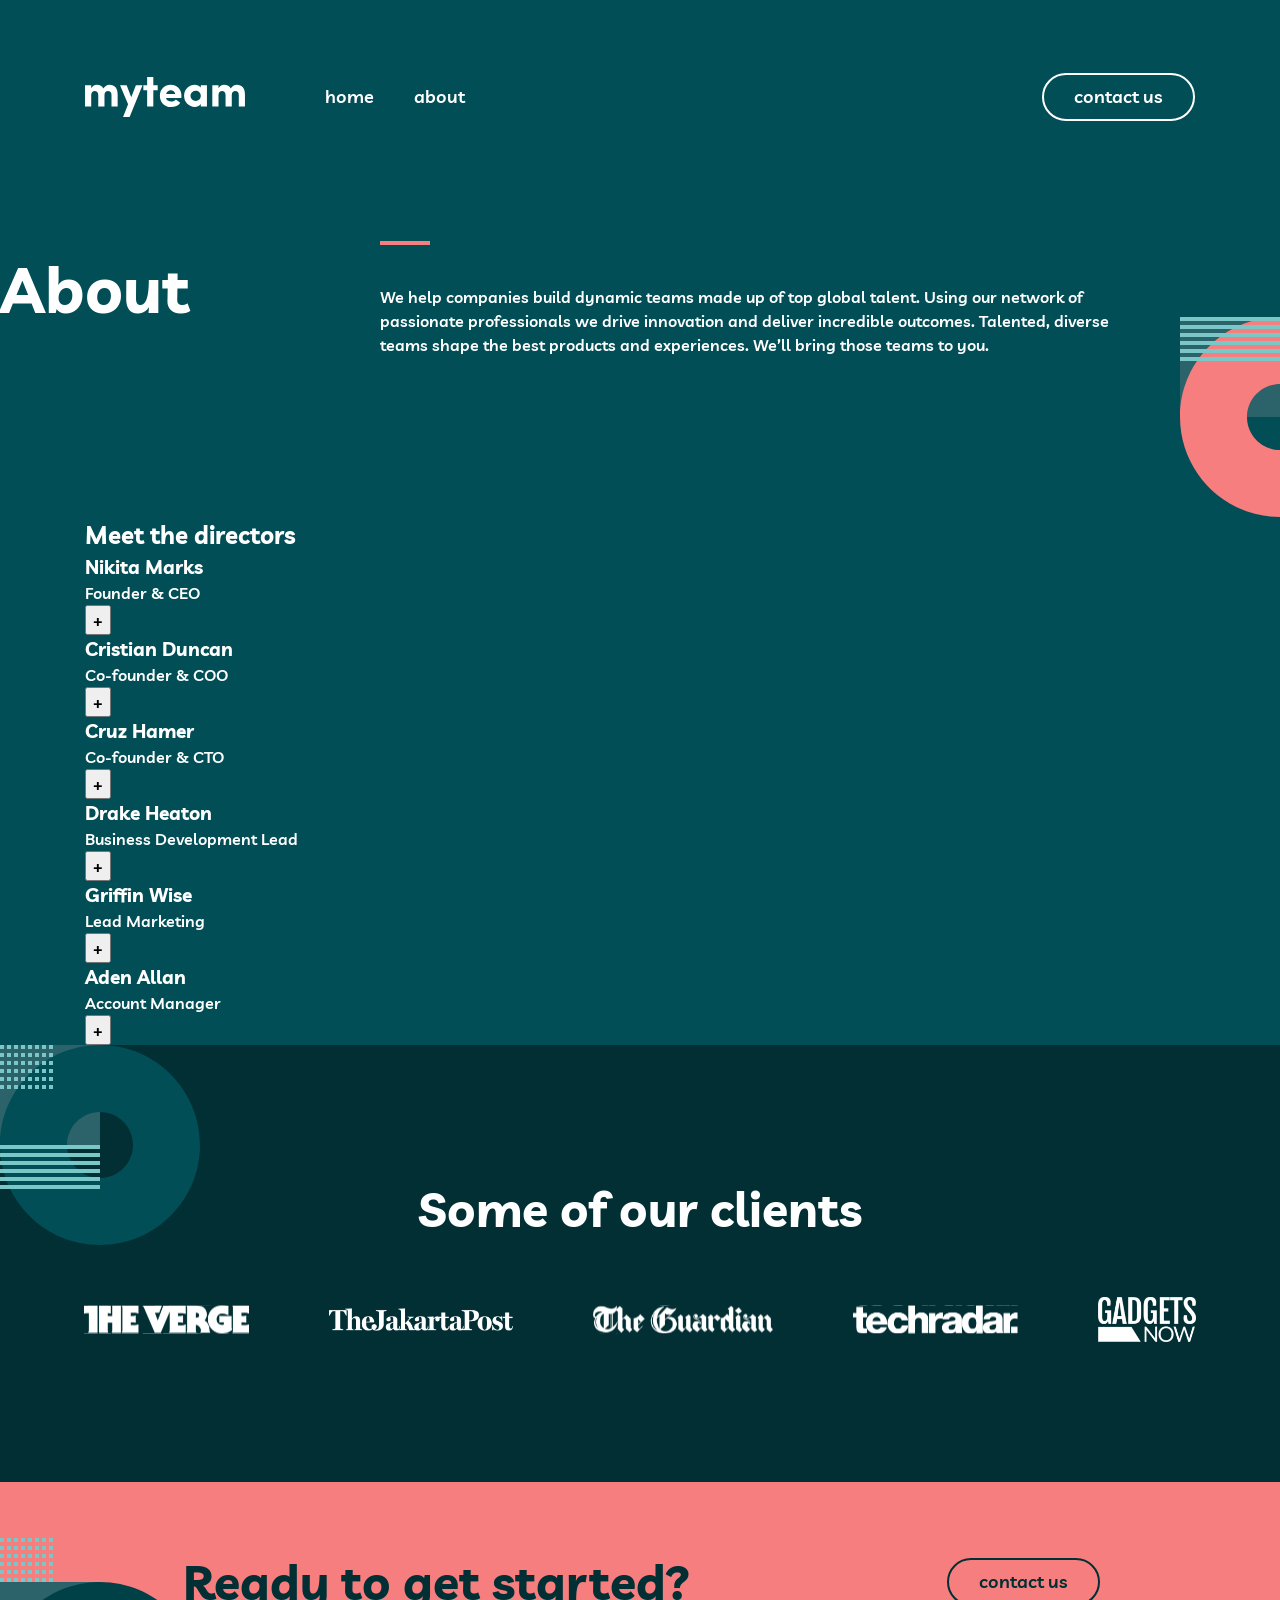
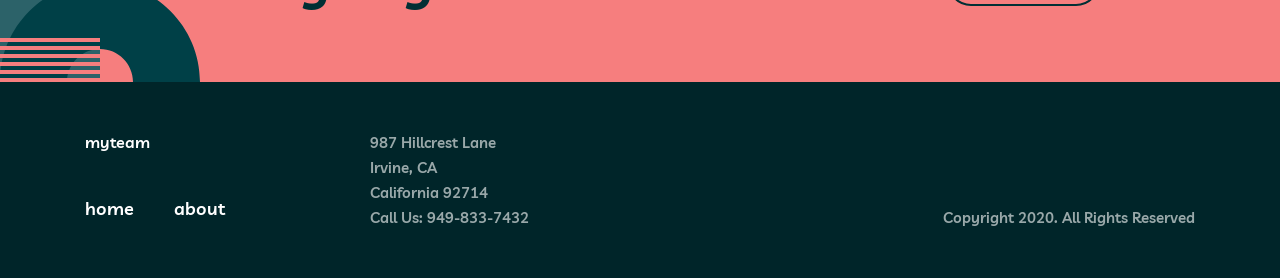
==== commit 041e789e: "Merge pull request #6 from Spr1ntLab/D05-desktop--about padarytas d05 task" ====
--- a/about.html
+++ b/about.html
@@ -55,14 +55,22 @@
     <main id="main-content">
       <!-- START D05 / T05 / M05: ABOUT INTRO; only <section class="about-intro">. Directors are separate. -->
       <section class="about-intro" aria-labelledby="about-title">
-        <div class="container">
+        <div class="about-intro__container">
           <h1 class="about-intro__title" id="about-title">About</h1>
-          <p class="about-intro__text">
-            We help companies build dynamic teams made up of top global talent. Using our network of passionate
-            professionals we drive innovation and deliver incredible outcomes. Talented, diverse teams shape the best
-            products and experiences. We’ll bring those teams to you.
-          </p>
+          <div class="about-intro__text-container">
+            <span class="about-intro__span"></span>
+            <p class="about-intro__text">
+              We help companies build dynamic teams made up of top global talent. Using our network of passionate
+              professionals we drive innovation and deliver incredible outcomes. Talented, diverse teams shape the best
+              products and experiences. We’ll bring those teams to you.
+            </p>
+          </div>
           <!-- D05: Figma accent/decorations belong here or to scoped section CSS. -->
+          <svg class="about-intro__background-svg" xmlns="http://www.w3.org/2000/svg" width="100" height="200" viewBox="0 0 100 200" fill="none">
+            <rect width="100" height="100" fill="#2C6269"/>
+            <path d="M100 200C155.228 200 200 155.228 200 100C200 44.7715 155.228 0 100 0C44.7715 0 0 44.7715 0 100C0 155.228 44.7715 200 100 200ZM100 133C118.225 133 133 118.225 133 100C133 81.7746 118.225 67 100 67C81.7746 67 67 81.7746 67 100C67 118.225 81.7746 133 100 133Z" fill-rule="evenodd" clip-rule="evenodd" fill="#F67E7E"/>
+            <path d="M100 0H0V4H100V0ZM100 8H0V12H100V8ZM0 16H100V20H0V16ZM100 24H0V28H100V24ZM0 32H100V36H0V32ZM100 40H0V44H100V40Z" fill-rule="evenodd" clip-rule="evenodd" fill="#79C8C7"/>
+          </svg>
         </div>
       </section>
       <!-- END D05 / T05 / M05: ABOUT INTRO -->
@@ -223,17 +231,18 @@
 
       <!-- START D05 / T05 / M05: ABOUT CLIENTS; only <section class="about-clients">. -->
       <section class="about-clients" aria-labelledby="clients-title">
-        <div class="container">
+        <div class="about-clients__container">
           <h2 class="about-clients__title" id="clients-title">Some of our clients</h2>
           <!-- D05: replace text with original Figma logo <img> tags; do not invent logos. -->
-          <ul class="about-clients__logos">
-            <li class="about-clients__logo">The Verge</li>
-            <li class="about-clients__logo">The Jakarta Post</li>
-            <li class="about-clients__logo">The Guardian</li>
-            <li class="about-clients__logo">TechRadar</li>
-            <li class="about-clients__logo">Gadgets Now</li>
-          </ul>
-        </div>
+          <div class="about-clients__logos-container">
+            <img src="./img/clients/the-verge.svg" alt="">
+            <img src="./img/clients/TheJakartaPost.svg" alt="">
+            <img src="./img/clients/The-guardian.svg" alt="">
+            <img src="./img/clients/techradar.svg" alt="">
+            <img src="./img/clients/gadgets-now.svg" alt="">
+          </div>
+        </div>
+        <img class="about-clients__decoration" src="./img/decorative/about-clients-decoration.svg" alt="">
       </section>
       <!-- END D05 / T05 / M05: ABOUT CLIENTS -->
     </main>
@@ -249,7 +258,7 @@
     <footer class="site-footer">
       <div class="container">
         <div class="site-footer__brand">
-          <a class="site-footer__logo" href="index.html" aria-label="myteam – Home"><img src="img/icons/nav-logo.svg" alt="" width="160" height="40" /></a>
+          <a class="site-footer__logo" href="index.html" aria-label="myteam – Home">myteam</a>
           <nav aria-label="Footer navigation">
             <ul class="site-footer__links">
               <li><a href="index.html">home</a></li>
@@ -263,15 +272,7 @@
           >
         </address>
         <div class="site-footer__social">
-          <a href="https://www.facebook.com/" aria-label="myteam on Facebook">
-            <svg width="24" height="24" viewBox="0 0 24 24" aria-hidden="true" focusable="false"><path fill="currentColor" d="M22.675 0L1.325 0C0.593 0 0 0.593 0 1.325L0 22.676C0 23.407 0.593 24 1.325 24L12.82 24L12.82 14.706L9.692 14.706L9.692 11.084L12.82 11.084L12.82 8.413C12.82 5.313 14.713 3.625 17.479 3.625C18.804 3.625 19.942 3.724 20.274 3.768L20.274 7.008L18.356 7.009C16.852 7.009 16.561 7.724 16.561 8.772L16.561 11.085L20.148 11.085L19.681 14.707L16.561 14.707L16.561 24L22.677 24C23.407 24 24 23.407 24 22.675L24 1.325C24 0.593 23.407 0 22.675 0Z"/></svg>
-          </a>
-          <a href="https://www.pinterest.com/" aria-label="myteam on Pinterest">
-            <svg width="24" height="24" viewBox="0 0 24 24" aria-hidden="true" focusable="false"><path fill="currentColor" d="M12 0C5.373 0 0 5.372 0 12C0 17.084 3.163 21.426 7.627 23.174C7.522 22.225 7.427 20.769 7.669 19.733C7.887 18.796 9.076 13.768 9.076 13.768C9.076 13.768 8.717 13.049 8.717 11.986C8.717 10.318 9.684 9.072 10.888 9.072C11.911 9.072 12.406 9.841 12.406 10.762C12.406 11.791 11.751 13.33 11.412 14.757C11.129 15.951 12.011 16.926 13.189 16.926C15.322 16.926 16.961 14.677 16.961 11.431C16.961 8.558 14.897 6.549 11.949 6.549C8.535 6.549 6.531 9.11 6.531 11.756C6.531 12.787 6.928 13.894 7.424 14.494C7.522 14.613 7.536 14.718 7.507 14.839L7.174 16.199C7.121 16.419 7 16.466 6.772 16.36C5.273 15.662 4.336 13.471 4.336 11.711C4.336 7.926 7.086 4.449 12.265 4.449C16.428 4.449 19.663 7.416 19.663 11.38C19.663 15.516 17.056 18.844 13.436 18.844C12.22 18.844 11.077 18.213 10.686 17.466L9.938 20.319C9.667 21.362 8.936 22.669 8.446 23.465C9.57 23.812 10.763 24 12 24C18.627 24 24 18.627 24 12C24 5.372 18.627 0 12 0Z"/></svg>
-          </a>
-          <a href="https://twitter.com/" aria-label="myteam on Twitter">
-            <svg width="24" height="20" viewBox="0 0 24 19.504" aria-hidden="true" focusable="false"><path fill="currentColor" d="M24 2.309C23.117 2.701 22.168 2.965 21.172 3.084C22.189 2.475 22.97 1.51 23.337 0.36C22.386 0.924 21.332 1.334 20.21 1.555C19.313 0.598 18.032 0 16.616 0C13.437 0 11.101 2.966 11.819 6.045C7.728 5.84 4.1 3.88 1.671 0.901C0.381 3.114 1.002 6.009 3.194 7.475C2.388 7.449 1.628 7.228 0.965 6.859C0.911 9.14 2.546 11.274 4.914 11.749C4.221 11.937 3.462 11.981 2.69 11.833C3.316 13.789 5.134 15.212 7.29 15.252C5.22 16.875 2.612 17.6 0 17.292C2.179 18.689 4.768 19.504 7.548 19.504C16.69 19.504 21.855 11.783 21.543 4.858C22.505 4.163 23.34 3.296 24 2.309Z"/></svg>
-          </a>
+          <!-- D09: insert Figma social SVG links with accessible labels. -->
         </div>
         <small class="site-footer__copy">Copyright 2020. All Rights Reserved</small>
       </div>
--- a/css/about.css
+++ b/css/about.css
@@ -45,93 +45,7 @@
 
 /* ===== START D06 — DIRECTORS | OWNED SELECTORS: .about-directors, .director-card and children ===== */
 /* Add only D06 — DIRECTORS rules for .about-directors, .director-card and children here. */
-.about-directors {
-  display: flex;
-  justify-content: center;
-  background: #004047;
-}
-.about-directors-container {
-  display: flex;
-  flex-direction: column;
-  width: 1110px;
-  margin: 140px 0;
-}
 
-.about-directors__title {
-  text-align: center;
-  font-family: Livvic;
-  font-size: 48px;
-  font-style: normal;
-  font-weight: 700;
-  line-height: 48px;
-  margin: 0 0 64px 0;
-}
-
-.about-directors__grid {
-  display: flex;
-  flex-wrap: wrap;
-  column-gap: 30px;
-  row-gap: 76px;
-}
-
-.about-directors__item {
-  width: 350px;
-  height: 253px;
-  background: #012F34;
-  display: flex;
-  align-items: flex-start;
-  justify-content: center;
-  text-align: center;
-  position: relative;
-}
-
-.director-card {
-  margin: 32px 0;
-}
-
-.director-card__front {
-  display: flex;
-  align-items: center;
-  flex-direction: column;
-}
-
-.director-card__picture {
-  width: 96px;
-  height: 96px;
-  border-radius: 48px;
-}
-
-.director-card__name {
-  color: #79C8C7;
-  text-align: center;
-  font-family: Livvic;
-  font-size: 18px;
-  font-style: normal;
-  font-weight: 700;
-  line-height: 28px; /* 155.556% */
-}
-
-.director-card__role {
-  color: #FFF;
-  text-align: center;
-  font-family: Livvic;
-  font-size: 15px;
-  font-style: italic;
-  font-weight: 500;
-  line-height: 25px; /* 166.667% */
-}
-
-.director-card__toggle {
-  position: absolute;
-  bottom: -28px;
-  width: 56px;
-  height: 56px;
-  border-radius: 28px;
-  background-color: #F67E7E;
-  color: #012F34;
-  font-size: 25px;
-  border: none;
-}
 /* ===== END D06 — DIRECTORS ===== */
 
 /* ===== START D05 — ABOUT CLIENTS | OWNED SELECTORS: .about-clients and children ===== */
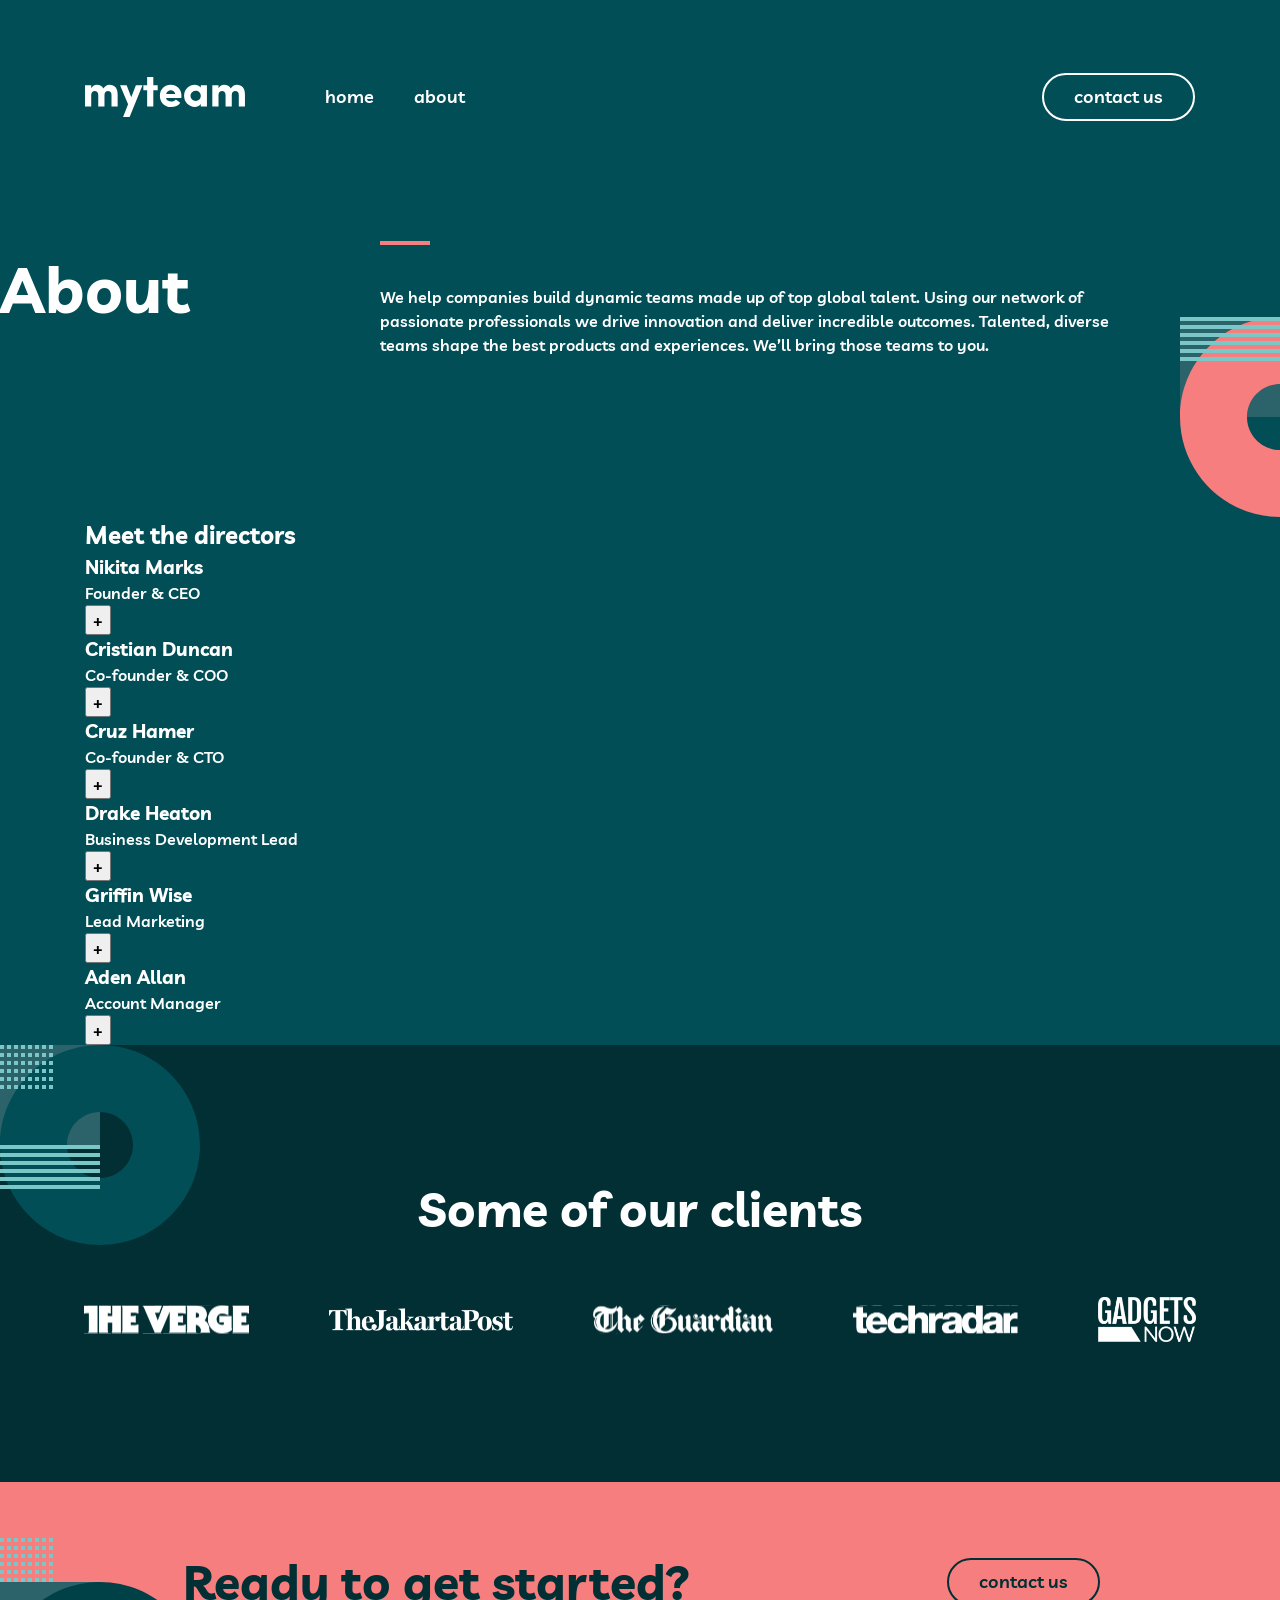
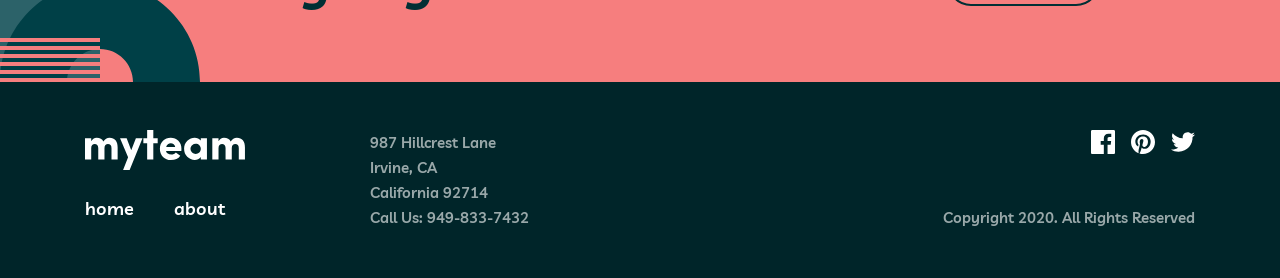
==== commit 0470583a: "Merge pull request #8 from Spr1ntLab/feature/d09-cta-footer D09: style CTA and footer with social ic" ====
--- a/about.html
+++ b/about.html
@@ -258,7 +258,7 @@
     <footer class="site-footer">
       <div class="container">
         <div class="site-footer__brand">
-          <a class="site-footer__logo" href="index.html" aria-label="myteam – Home">myteam</a>
+          <a class="site-footer__logo" href="index.html" aria-label="myteam – Home"><img src="img/icons/nav-logo.svg" alt="" width="160" height="40" /></a>
           <nav aria-label="Footer navigation">
             <ul class="site-footer__links">
               <li><a href="index.html">home</a></li>
@@ -272,7 +272,15 @@
           >
         </address>
         <div class="site-footer__social">
-          <!-- D09: insert Figma social SVG links with accessible labels. -->
+          <a href="https://www.facebook.com/" aria-label="myteam on Facebook">
+            <svg width="24" height="24" viewBox="0 0 24 24" aria-hidden="true" focusable="false"><path fill="currentColor" d="M22.675 0L1.325 0C0.593 0 0 0.593 0 1.325L0 22.676C0 23.407 0.593 24 1.325 24L12.82 24L12.82 14.706L9.692 14.706L9.692 11.084L12.82 11.084L12.82 8.413C12.82 5.313 14.713 3.625 17.479 3.625C18.804 3.625 19.942 3.724 20.274 3.768L20.274 7.008L18.356 7.009C16.852 7.009 16.561 7.724 16.561 8.772L16.561 11.085L20.148 11.085L19.681 14.707L16.561 14.707L16.561 24L22.677 24C23.407 24 24 23.407 24 22.675L24 1.325C24 0.593 23.407 0 22.675 0Z"/></svg>
+          </a>
+          <a href="https://www.pinterest.com/" aria-label="myteam on Pinterest">
+            <svg width="24" height="24" viewBox="0 0 24 24" aria-hidden="true" focusable="false"><path fill="currentColor" d="M12 0C5.373 0 0 5.372 0 12C0 17.084 3.163 21.426 7.627 23.174C7.522 22.225 7.427 20.769 7.669 19.733C7.887 18.796 9.076 13.768 9.076 13.768C9.076 13.768 8.717 13.049 8.717 11.986C8.717 10.318 9.684 9.072 10.888 9.072C11.911 9.072 12.406 9.841 12.406 10.762C12.406 11.791 11.751 13.33 11.412 14.757C11.129 15.951 12.011 16.926 13.189 16.926C15.322 16.926 16.961 14.677 16.961 11.431C16.961 8.558 14.897 6.549 11.949 6.549C8.535 6.549 6.531 9.11 6.531 11.756C6.531 12.787 6.928 13.894 7.424 14.494C7.522 14.613 7.536 14.718 7.507 14.839L7.174 16.199C7.121 16.419 7 16.466 6.772 16.36C5.273 15.662 4.336 13.471 4.336 11.711C4.336 7.926 7.086 4.449 12.265 4.449C16.428 4.449 19.663 7.416 19.663 11.38C19.663 15.516 17.056 18.844 13.436 18.844C12.22 18.844 11.077 18.213 10.686 17.466L9.938 20.319C9.667 21.362 8.936 22.669 8.446 23.465C9.57 23.812 10.763 24 12 24C18.627 24 24 18.627 24 12C24 5.372 18.627 0 12 0Z"/></svg>
+          </a>
+          <a href="https://twitter.com/" aria-label="myteam on Twitter">
+            <svg width="24" height="20" viewBox="0 0 24 19.504" aria-hidden="true" focusable="false"><path fill="currentColor" d="M24 2.309C23.117 2.701 22.168 2.965 21.172 3.084C22.189 2.475 22.97 1.51 23.337 0.36C22.386 0.924 21.332 1.334 20.21 1.555C19.313 0.598 18.032 0 16.616 0C13.437 0 11.101 2.966 11.819 6.045C7.728 5.84 4.1 3.88 1.671 0.901C0.381 3.114 1.002 6.009 3.194 7.475C2.388 7.449 1.628 7.228 0.965 6.859C0.911 9.14 2.546 11.274 4.914 11.749C4.221 11.937 3.462 11.981 2.69 11.833C3.316 13.789 5.134 15.212 7.29 15.252C5.22 16.875 2.612 17.6 0 17.292C2.179 18.689 4.768 19.504 7.548 19.504C16.69 19.504 21.855 11.783 21.543 4.858C22.505 4.163 23.34 3.296 24 2.309Z"/></svg>
+          </a>
         </div>
         <small class="site-footer__copy">Copyright 2020. All Rights Reserved</small>
       </div>
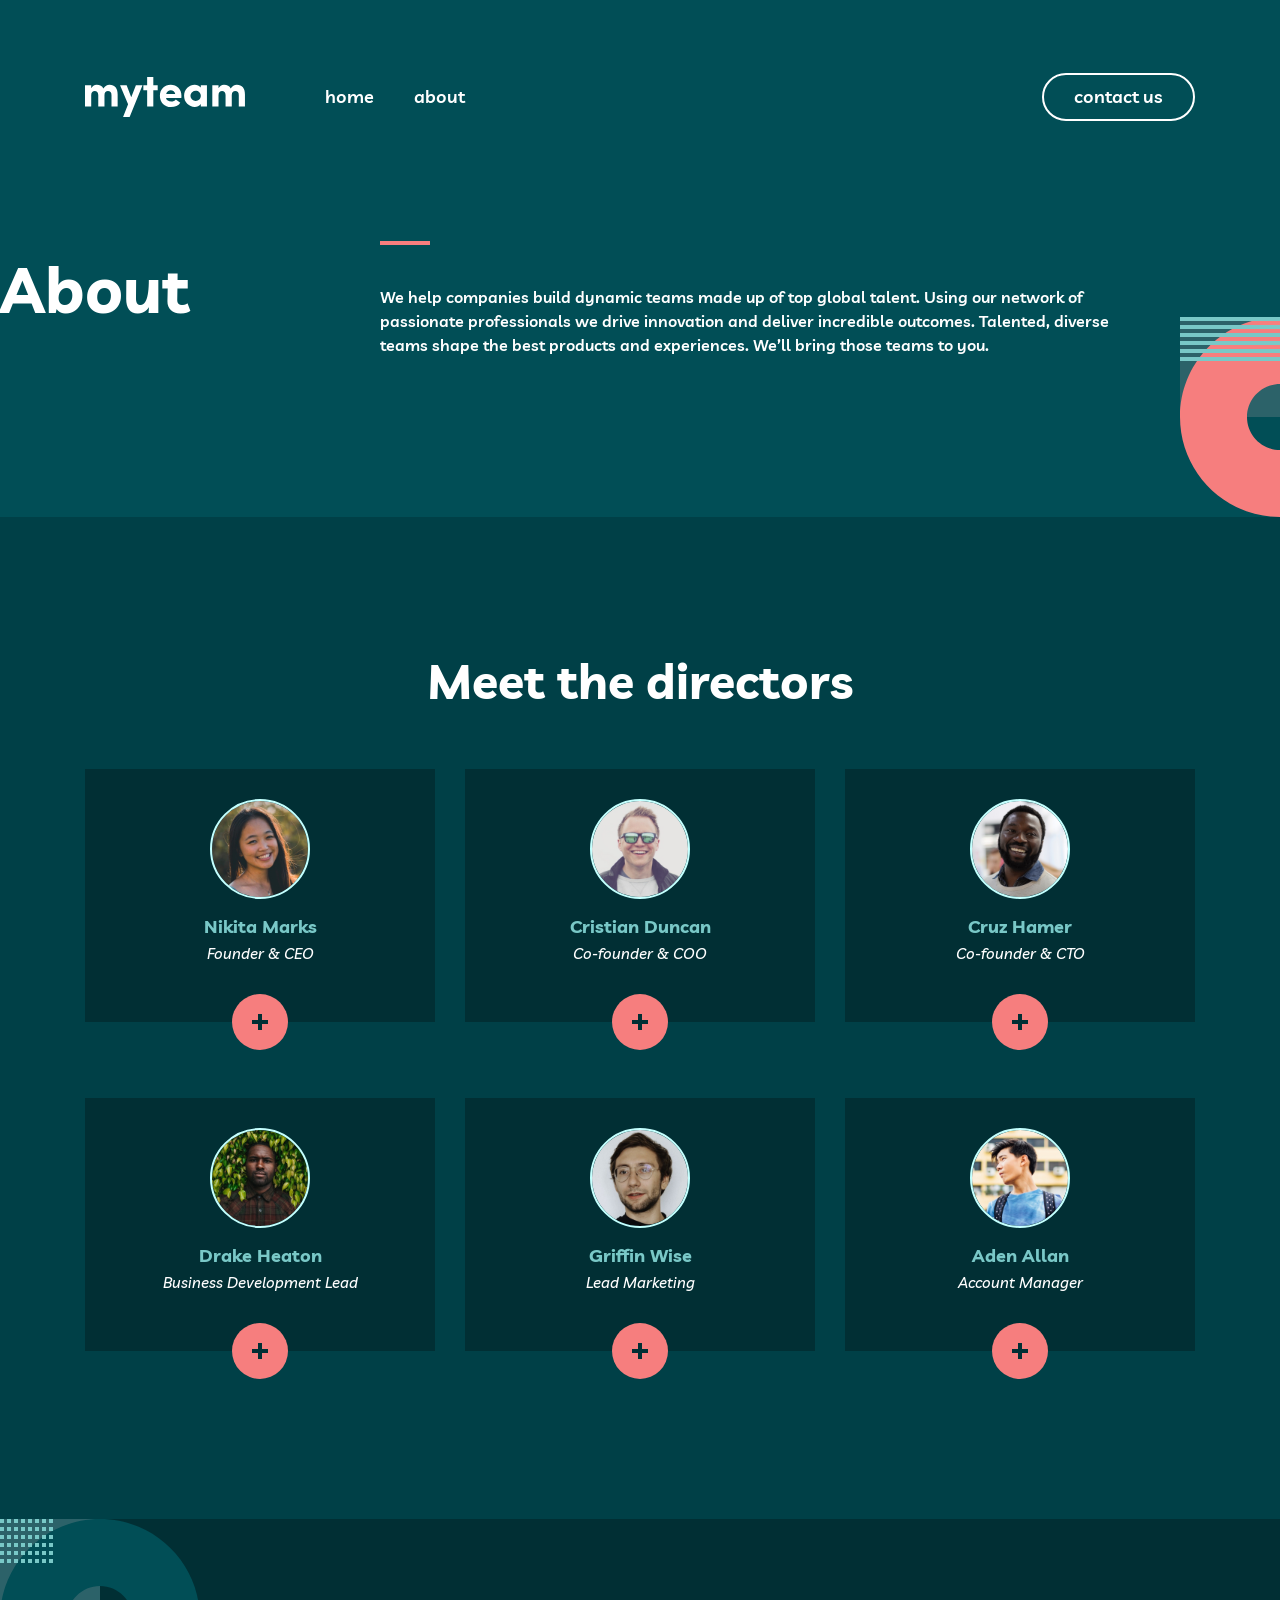
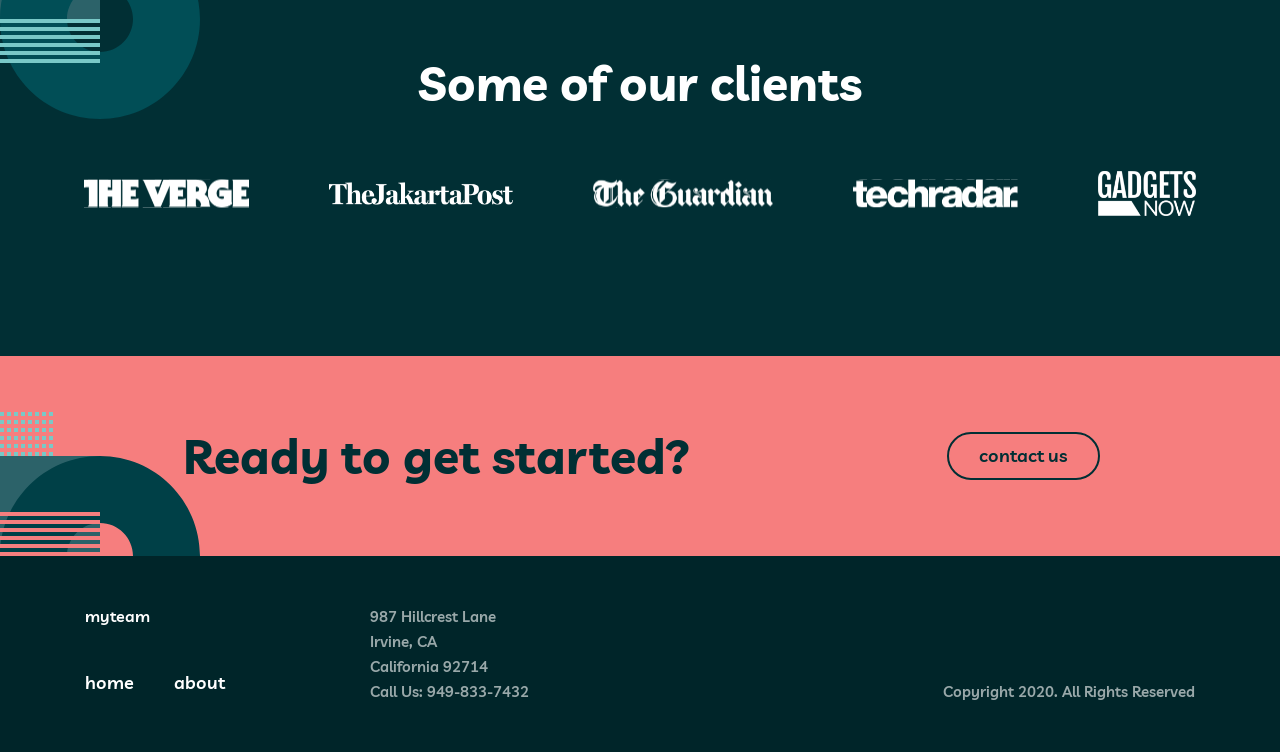
==== commit 02a3aa49: "D06.1-D06.2: fix directors layout and front card styling" ====
--- a/about.html
+++ b/about.html
@@ -8,7 +8,10 @@
     <!-- Fonts loaded on every page; do not add another @import. -->
     <link rel="preconnect" href="https://fonts.googleapis.com" />
     <link rel="preconnect" href="https://fonts.gstatic.com" crossorigin />
-    <link href="https://fonts.googleapis.com/css2?family=Livvic:wght@600;700&display=swap" rel="stylesheet" />
+    <link
+      href="https://fonts.googleapis.com/css2?family=Livvic:ital,wght@0,600;0,700;1,500&display=swap"
+      rel="stylesheet"
+    />
     <!-- CSS order is important: reset, shared base, shared components, page-specific. -->
     <link rel="stylesheet" href="css/normalize.css" />
     <link rel="stylesheet" href="css/general.css" />
@@ -66,10 +69,27 @@
             </p>
           </div>
           <!-- D05: Figma accent/decorations belong here or to scoped section CSS. -->
-          <svg class="about-intro__background-svg" xmlns="http://www.w3.org/2000/svg" width="100" height="200" viewBox="0 0 100 200" fill="none">
-            <rect width="100" height="100" fill="#2C6269"/>
-            <path d="M100 200C155.228 200 200 155.228 200 100C200 44.7715 155.228 0 100 0C44.7715 0 0 44.7715 0 100C0 155.228 44.7715 200 100 200ZM100 133C118.225 133 133 118.225 133 100C133 81.7746 118.225 67 100 67C81.7746 67 67 81.7746 67 100C67 118.225 81.7746 133 100 133Z" fill-rule="evenodd" clip-rule="evenodd" fill="#F67E7E"/>
-            <path d="M100 0H0V4H100V0ZM100 8H0V12H100V8ZM0 16H100V20H0V16ZM100 24H0V28H100V24ZM0 32H100V36H0V32ZM100 40H0V44H100V40Z" fill-rule="evenodd" clip-rule="evenodd" fill="#79C8C7"/>
+          <svg
+            class="about-intro__background-svg"
+            xmlns="http://www.w3.org/2000/svg"
+            width="100"
+            height="200"
+            viewBox="0 0 100 200"
+            fill="none"
+          >
+            <rect width="100" height="100" fill="#2C6269" />
+            <path
+              d="M100 200C155.228 200 200 155.228 200 100C200 44.7715 155.228 0 100 0C44.7715 0 0 44.7715 0 100C0 155.228 44.7715 200 100 200ZM100 133C118.225 133 133 118.225 133 100C133 81.7746 118.225 67 100 67C81.7746 67 67 81.7746 67 100C67 118.225 81.7746 133 100 133Z"
+              fill-rule="evenodd"
+              clip-rule="evenodd"
+              fill="#F67E7E"
+            />
+            <path
+              d="M100 0H0V4H100V0ZM100 8H0V12H100V8ZM0 16H100V20H0V16ZM100 24H0V28H100V24ZM0 32H100V36H0V32ZM100 40H0V44H100V40Z"
+              fill-rule="evenodd"
+              clip-rule="evenodd"
+              fill="#79C8C7"
+            />
           </svg>
         </div>
       </section>
@@ -77,152 +97,153 @@
 
       <!-- START D06 / T06 / M06: DIRECTORS; only <section class="about-directors">. -->
       <section class="about-directors" aria-labelledby="directors-title">
-        <div class="container">
+        <div class="about-directors-container">
           <h2 class="about-directors__title" id="directors-title">Meet the directors</h2>
           <ul class="about-directors__grid">
             <li class="about-directors__item">
               <article class="director-card">
                 <div class="director-card__front">
-                  <!-- D06: insert portrait img from img/directors/ (original Figma asset required). -->
+                  <img class="director-card__picture" src="./img/directors/nikita-marks.png" alt="Nikita Marks" />
                   <h3 class="director-card__name">Nikita Marks</h3>
                   <p class="director-card__role">Founder &amp; CEO</p>
                 </div>
                 <!-- D06 owns these controls and their JS behavior; do not duplicate this card. -->
-                <button
-                  class="director-card__toggle"
-                  type="button"
-                  aria-expanded="false"
-                  aria-controls="director-details-nikita-marks"
-                  aria-label="Show more about Nikita Marks"
-                >
-                  +
-                </button>
                 <div class="director-card__back" id="director-details-nikita-marks" hidden>
                   <!-- D06: add expanded-card quote and social links from Figma, no made-up content. -->
                   <p class="director-card__quote"></p>
                   <div class="director-card__social"></div>
                 </div>
               </article>
-            </li>
-            <li class="about-directors__item">
-              <article class="director-card">
-                <div class="director-card__front">
-                  <!-- D06: insert portrait img from img/directors/ (original Figma asset required). -->
+              <button
+                class="director-card__toggle"
+                type="button"
+                aria-expanded="false"
+                aria-controls="director-details-nikita-marks"
+                aria-label="Show more about Nikita Marks"
+              >
+                
+              </button>
+            </li>
+            <li class="about-directors__item">
+              <article class="director-card">
+                <div class="director-card__front">
+                  <img class="director-card__picture" src="./img/directors/cristian-duncan.png" alt="Cristian Duncan" />
                   <h3 class="director-card__name">Cristian Duncan</h3>
                   <p class="director-card__role">Co-founder &amp; COO</p>
                 </div>
                 <!-- D06 owns these controls and their JS behavior; do not duplicate this card. -->
-                <button
-                  class="director-card__toggle"
-                  type="button"
-                  aria-expanded="false"
-                  aria-controls="director-details-cristian-duncan"
-                  aria-label="Show more about Cristian Duncan"
-                >
-                  +
-                </button>
                 <div class="director-card__back" id="director-details-cristian-duncan" hidden>
                   <!-- D06: add expanded-card quote and social links from Figma, no made-up content. -->
                   <p class="director-card__quote"></p>
                   <div class="director-card__social"></div>
                 </div>
               </article>
-            </li>
-            <li class="about-directors__item">
-              <article class="director-card">
-                <div class="director-card__front">
-                  <!-- D06: insert portrait img from img/directors/ (original Figma asset required). -->
+              <button
+                class="director-card__toggle"
+                type="button"
+                aria-expanded="false"
+                aria-controls="director-details-nikita-marks"
+                aria-label="Show more about Nikita Marks"
+              >
+                
+              </button>
+            </li>
+            <li class="about-directors__item">
+              <article class="director-card">
+                <div class="director-card__front">
+                  <img class="director-card__picture" src="./img/directors/cruz-hamer.png" alt="Cruz Hamer" />
                   <h3 class="director-card__name">Cruz Hamer</h3>
                   <p class="director-card__role">Co-founder &amp; CTO</p>
                 </div>
                 <!-- D06 owns these controls and their JS behavior; do not duplicate this card. -->
-                <button
-                  class="director-card__toggle"
-                  type="button"
-                  aria-expanded="false"
-                  aria-controls="director-details-cruz-hamer"
-                  aria-label="Show more about Cruz Hamer"
-                >
-                  +
-                </button>
+
                 <div class="director-card__back" id="director-details-cruz-hamer" hidden>
                   <!-- D06: add expanded-card quote and social links from Figma, no made-up content. -->
                   <p class="director-card__quote"></p>
                   <div class="director-card__social"></div>
                 </div>
               </article>
-            </li>
-            <li class="about-directors__item">
-              <article class="director-card">
-                <div class="director-card__front">
-                  <!-- D06: insert portrait img from img/directors/ (original Figma asset required). -->
+              <button
+                class="director-card__toggle"
+                type="button"
+                aria-expanded="false"
+                aria-controls="director-details-nikita-marks"
+                aria-label="Show more about Nikita Marks"
+              >
+                
+              </button>
+            </li>
+            <li class="about-directors__item">
+              <article class="director-card">
+                <div class="director-card__front">
+                  <img class="director-card__picture" src="./img/directors/drake-heatan.png" alt="Drake Heaton" />
                   <h3 class="director-card__name">Drake Heaton</h3>
                   <p class="director-card__role">Business Development Lead</p>
                 </div>
                 <!-- D06 owns these controls and their JS behavior; do not duplicate this card. -->
-                <button
-                  class="director-card__toggle"
-                  type="button"
-                  aria-expanded="false"
-                  aria-controls="director-details-drake-heaton"
-                  aria-label="Show more about Drake Heaton"
-                >
-                  +
-                </button>
                 <div class="director-card__back" id="director-details-drake-heaton" hidden>
                   <!-- D06: add expanded-card quote and social links from Figma, no made-up content. -->
                   <p class="director-card__quote"></p>
                   <div class="director-card__social"></div>
                 </div>
               </article>
-            </li>
-            <li class="about-directors__item">
-              <article class="director-card">
-                <div class="director-card__front">
-                  <!-- D06: insert portrait img from img/directors/ (original Figma asset required). -->
+              <button
+                class="director-card__toggle"
+                type="button"
+                aria-expanded="false"
+                aria-controls="director-details-nikita-marks"
+                aria-label="Show more about Nikita Marks"
+              >
+                
+              </button>
+            </li>
+            <li class="about-directors__item">
+              <article class="director-card">
+                <div class="director-card__front">
+                  <img class="director-card__picture" src="./img/directors/griffin-wise.png" alt="Griffin Wise" />
                   <h3 class="director-card__name">Griffin Wise</h3>
                   <p class="director-card__role">Lead Marketing</p>
                 </div>
                 <!-- D06 owns these controls and their JS behavior; do not duplicate this card. -->
-                <button
-                  class="director-card__toggle"
-                  type="button"
-                  aria-expanded="false"
-                  aria-controls="director-details-griffin-wise"
-                  aria-label="Show more about Griffin Wise"
-                >
-                  +
-                </button>
                 <div class="director-card__back" id="director-details-griffin-wise" hidden>
                   <!-- D06: add expanded-card quote and social links from Figma, no made-up content. -->
                   <p class="director-card__quote"></p>
                   <div class="director-card__social"></div>
                 </div>
               </article>
-            </li>
-            <li class="about-directors__item">
-              <article class="director-card">
-                <div class="director-card__front">
-                  <!-- D06: insert portrait img from img/directors/ (original Figma asset required). -->
+              <button
+                class="director-card__toggle"
+                type="button"
+                aria-expanded="false"
+                aria-controls="director-details-nikita-marks"
+                aria-label="Show more about Nikita Marks"
+              >
+                
+              </button>
+            </li>
+            <li class="about-directors__item">
+              <article class="director-card">
+                <div class="director-card__front">
+                  <img class="director-card__picture" src="./img/directors/aden-allan.png" alt="Aden Allan" />
                   <h3 class="director-card__name">Aden Allan</h3>
                   <p class="director-card__role">Account Manager</p>
                 </div>
                 <!-- D06 owns these controls and their JS behavior; do not duplicate this card. -->
-                <button
-                  class="director-card__toggle"
-                  type="button"
-                  aria-expanded="false"
-                  aria-controls="director-details-aden-allan"
-                  aria-label="Show more about Aden Allan"
-                >
-                  +
-                </button>
                 <div class="director-card__back" id="director-details-aden-allan" hidden>
                   <!-- D06: add expanded-card quote and social links from Figma, no made-up content. -->
                   <p class="director-card__quote"></p>
                   <div class="director-card__social"></div>
                 </div>
               </article>
+              <button
+                class="director-card__toggle"
+                type="button"
+                aria-expanded="false"
+                aria-controls="director-details-nikita-marks"
+                aria-label="Show more about Nikita Marks"
+              >
+                
+              </button>
             </li>
           </ul>
         </div>
@@ -235,14 +256,14 @@
           <h2 class="about-clients__title" id="clients-title">Some of our clients</h2>
           <!-- D05: replace text with original Figma logo <img> tags; do not invent logos. -->
           <div class="about-clients__logos-container">
-            <img src="./img/clients/the-verge.svg" alt="">
-            <img src="./img/clients/TheJakartaPost.svg" alt="">
-            <img src="./img/clients/The-guardian.svg" alt="">
-            <img src="./img/clients/techradar.svg" alt="">
-            <img src="./img/clients/gadgets-now.svg" alt="">
+            <img src="./img/clients/the-verge.svg" alt="" />
+            <img src="./img/clients/TheJakartaPost.svg" alt="" />
+            <img src="./img/clients/The-guardian.svg" alt="" />
+            <img src="./img/clients/techradar.svg" alt="" />
+            <img src="./img/clients/gadgets-now.svg" alt="" />
           </div>
         </div>
-        <img class="about-clients__decoration" src="./img/decorative/about-clients-decoration.svg" alt="">
+        <img class="about-clients__decoration" src="./img/decorative/about-clients-decoration.svg" alt="" />
       </section>
       <!-- END D05 / T05 / M05: ABOUT CLIENTS -->
     </main>
@@ -258,7 +279,7 @@
     <footer class="site-footer">
       <div class="container">
         <div class="site-footer__brand">
-          <a class="site-footer__logo" href="index.html" aria-label="myteam – Home"><img src="img/icons/nav-logo.svg" alt="" width="160" height="40" /></a>
+          <a class="site-footer__logo" href="index.html" aria-label="myteam – Home">myteam</a>
           <nav aria-label="Footer navigation">
             <ul class="site-footer__links">
               <li><a href="index.html">home</a></li>
@@ -272,15 +293,7 @@
           >
         </address>
         <div class="site-footer__social">
-          <a href="https://www.facebook.com/" aria-label="myteam on Facebook">
-            <svg width="24" height="24" viewBox="0 0 24 24" aria-hidden="true" focusable="false"><path fill="currentColor" d="M22.675 0L1.325 0C0.593 0 0 0.593 0 1.325L0 22.676C0 23.407 0.593 24 1.325 24L12.82 24L12.82 14.706L9.692 14.706L9.692 11.084L12.82 11.084L12.82 8.413C12.82 5.313 14.713 3.625 17.479 3.625C18.804 3.625 19.942 3.724 20.274 3.768L20.274 7.008L18.356 7.009C16.852 7.009 16.561 7.724 16.561 8.772L16.561 11.085L20.148 11.085L19.681 14.707L16.561 14.707L16.561 24L22.677 24C23.407 24 24 23.407 24 22.675L24 1.325C24 0.593 23.407 0 22.675 0Z"/></svg>
-          </a>
-          <a href="https://www.pinterest.com/" aria-label="myteam on Pinterest">
-            <svg width="24" height="24" viewBox="0 0 24 24" aria-hidden="true" focusable="false"><path fill="currentColor" d="M12 0C5.373 0 0 5.372 0 12C0 17.084 3.163 21.426 7.627 23.174C7.522 22.225 7.427 20.769 7.669 19.733C7.887 18.796 9.076 13.768 9.076 13.768C9.076 13.768 8.717 13.049 8.717 11.986C8.717 10.318 9.684 9.072 10.888 9.072C11.911 9.072 12.406 9.841 12.406 10.762C12.406 11.791 11.751 13.33 11.412 14.757C11.129 15.951 12.011 16.926 13.189 16.926C15.322 16.926 16.961 14.677 16.961 11.431C16.961 8.558 14.897 6.549 11.949 6.549C8.535 6.549 6.531 9.11 6.531 11.756C6.531 12.787 6.928 13.894 7.424 14.494C7.522 14.613 7.536 14.718 7.507 14.839L7.174 16.199C7.121 16.419 7 16.466 6.772 16.36C5.273 15.662 4.336 13.471 4.336 11.711C4.336 7.926 7.086 4.449 12.265 4.449C16.428 4.449 19.663 7.416 19.663 11.38C19.663 15.516 17.056 18.844 13.436 18.844C12.22 18.844 11.077 18.213 10.686 17.466L9.938 20.319C9.667 21.362 8.936 22.669 8.446 23.465C9.57 23.812 10.763 24 12 24C18.627 24 24 18.627 24 12C24 5.372 18.627 0 12 0Z"/></svg>
-          </a>
-          <a href="https://twitter.com/" aria-label="myteam on Twitter">
-            <svg width="24" height="20" viewBox="0 0 24 19.504" aria-hidden="true" focusable="false"><path fill="currentColor" d="M24 2.309C23.117 2.701 22.168 2.965 21.172 3.084C22.189 2.475 22.97 1.51 23.337 0.36C22.386 0.924 21.332 1.334 20.21 1.555C19.313 0.598 18.032 0 16.616 0C13.437 0 11.101 2.966 11.819 6.045C7.728 5.84 4.1 3.88 1.671 0.901C0.381 3.114 1.002 6.009 3.194 7.475C2.388 7.449 1.628 7.228 0.965 6.859C0.911 9.14 2.546 11.274 4.914 11.749C4.221 11.937 3.462 11.981 2.69 11.833C3.316 13.789 5.134 15.212 7.29 15.252C5.22 16.875 2.612 17.6 0 17.292C2.179 18.689 4.768 19.504 7.548 19.504C16.69 19.504 21.855 11.783 21.543 4.858C22.505 4.163 23.34 3.296 24 2.309Z"/></svg>
-          </a>
+          <!-- D09: insert Figma social SVG links with accessible labels. -->
         </div>
         <small class="site-footer__copy">Copyright 2020. All Rights Reserved</small>
       </div>
--- a/css/about.css
+++ b/css/about.css
@@ -45,7 +45,115 @@
 
 /* ===== START D06 — DIRECTORS | OWNED SELECTORS: .about-directors, .director-card and children ===== */
 /* Add only D06 — DIRECTORS rules for .about-directors, .director-card and children here. */
-
+.about-directors {
+  display: flex;
+  justify-content: center;
+  background-color: var(--color-deep-jungle-green);
+}
+
+.about-directors-container {
+  display: flex;
+  flex-direction: column;
+  width: min(
+    calc(100% - 2 * var(--page-gutter)),
+    var(--container-max)
+  );
+  margin: 8.75rem 0 10.5rem;
+}
+
+.about-directors__title {
+  text-align: center;
+  font-size: 3rem;
+  font-weight: 700;
+  line-height: 3rem;
+  margin-bottom: 4rem;
+}
+
+.about-directors__grid {
+  display: grid;
+  grid-template-columns: repeat(3, minmax(0, 1fr));
+  column-gap: 1.875rem;
+  row-gap: 4.75rem;
+}
+
+.about-directors__item {
+  height: 15.8125rem;
+  background-color: var(--color-sacramento-green);
+  display: flex;
+  align-items: flex-start;
+  justify-content: center;
+  text-align: center;
+  position: relative;
+}
+
+.director-card {
+  margin: 2rem 0;
+  width: 100%;
+  padding-inline: 1.5rem;
+}
+
+.director-card__front {
+  display: flex;
+  align-items: center;
+  flex-direction: column;
+}
+
+.director-card__picture {
+  width: 6rem;
+  height: 6rem;
+  border-radius: 50%;
+  object-fit: cover;
+  outline: 0.125rem solid #c4fffe;
+   margin-bottom: 1rem;
+}
+
+.director-card__name {
+  color: var(--color-rapture-blue);
+  text-align: center;
+  font-size: 1.125rem;
+  font-weight: 700;
+  line-height: 1.75rem;
+}
+
+.director-card__role {
+  color: var(--color-white);
+  text-align: center;
+  font-size: 0.9375rem;
+  font-style: italic;
+  font-weight: 500;
+  line-height: 1.5625rem;
+}
+
+.director-card__toggle {
+  position: absolute;
+  bottom: -1.75rem;
+  width: 3.5rem;
+  height: 3.5rem;
+  border-radius: 50%;
+  background-color: var(--color-light-coral);
+  color: var(--color-sacramento-green);
+  border: none;
+  cursor: pointer;
+  display: grid;
+  place-items: center;
+}
+
+.director-card__toggle::before,
+.director-card__toggle::after {
+  content: "";
+  position: absolute;
+  background-color: currentColor;
+}
+
+.director-card__toggle::before {
+  width: 1rem;
+  height: 0.25rem;
+}
+
+.director-card__toggle::after {
+  width: 0.25rem;
+  height: 1rem;
+} 
 /* ===== END D06 — DIRECTORS ===== */
 
 /* ===== START D05 — ABOUT CLIENTS | OWNED SELECTORS: .about-clients and children ===== */
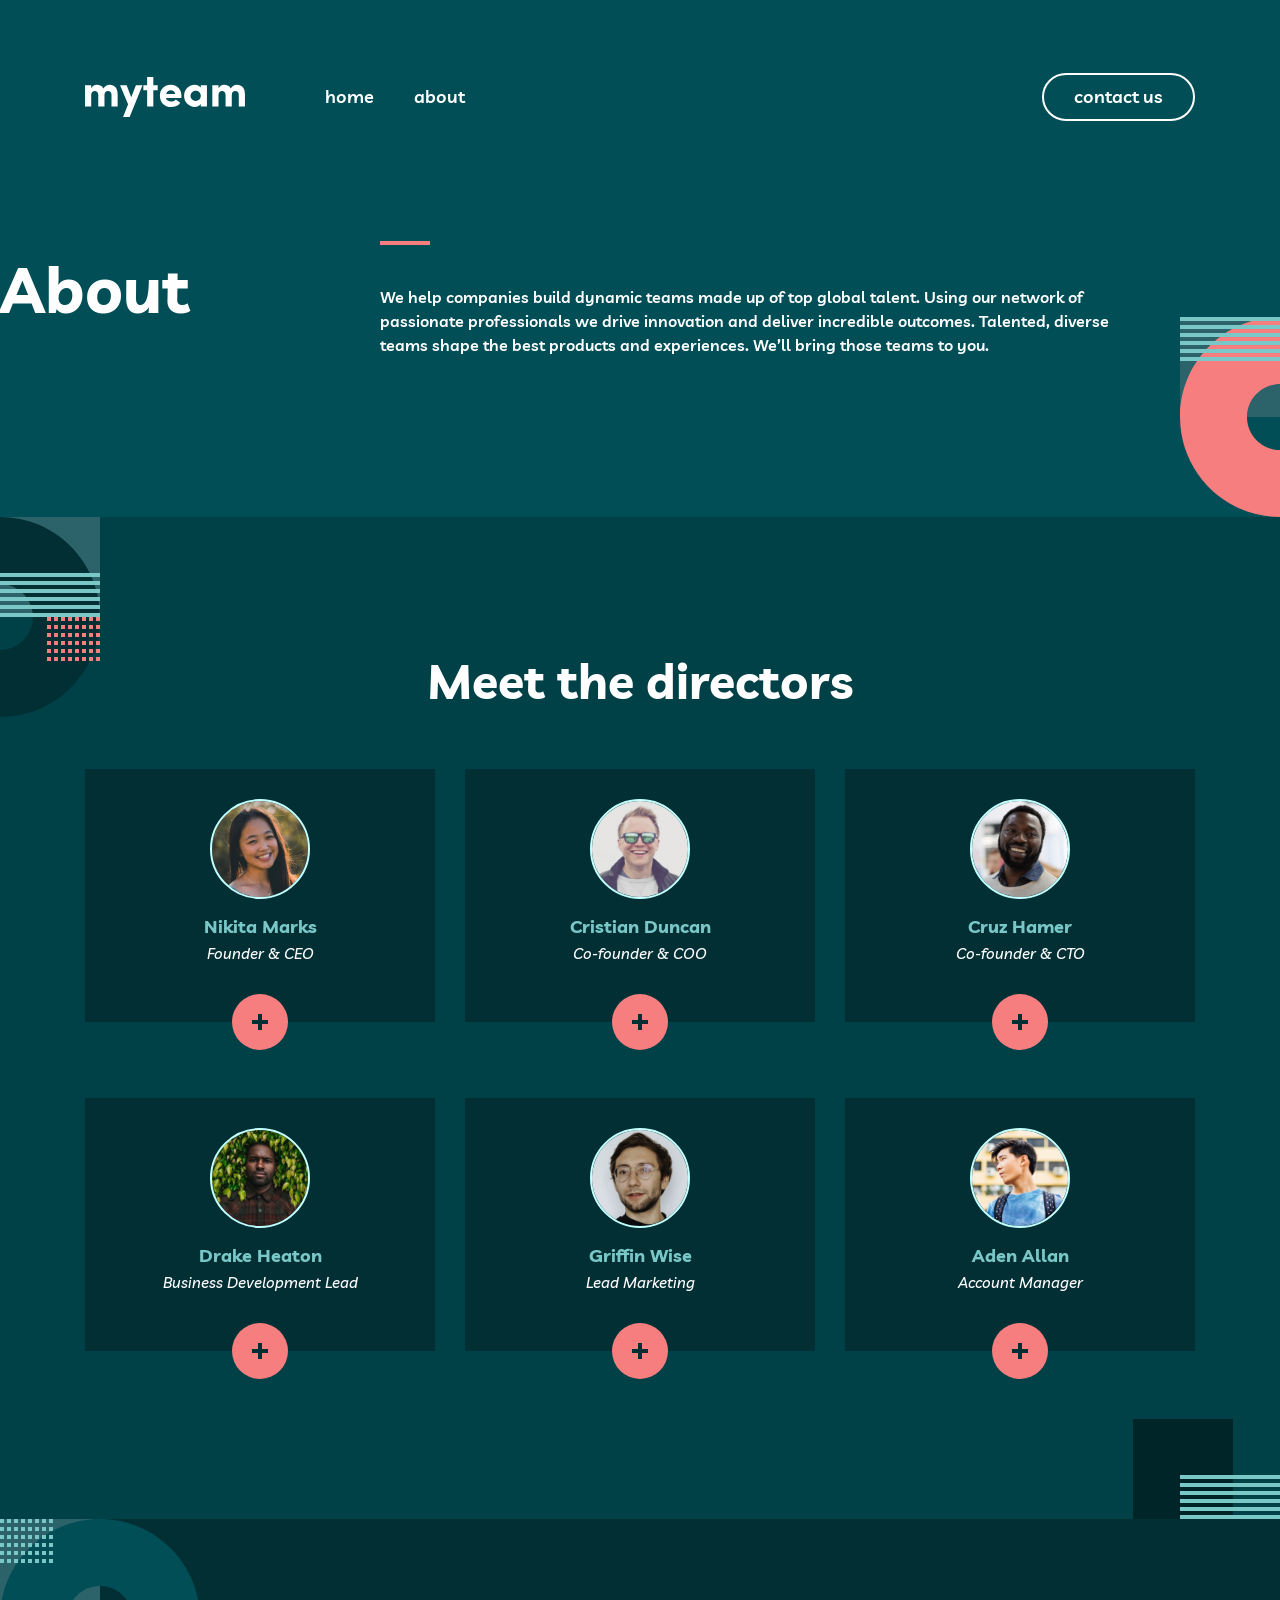
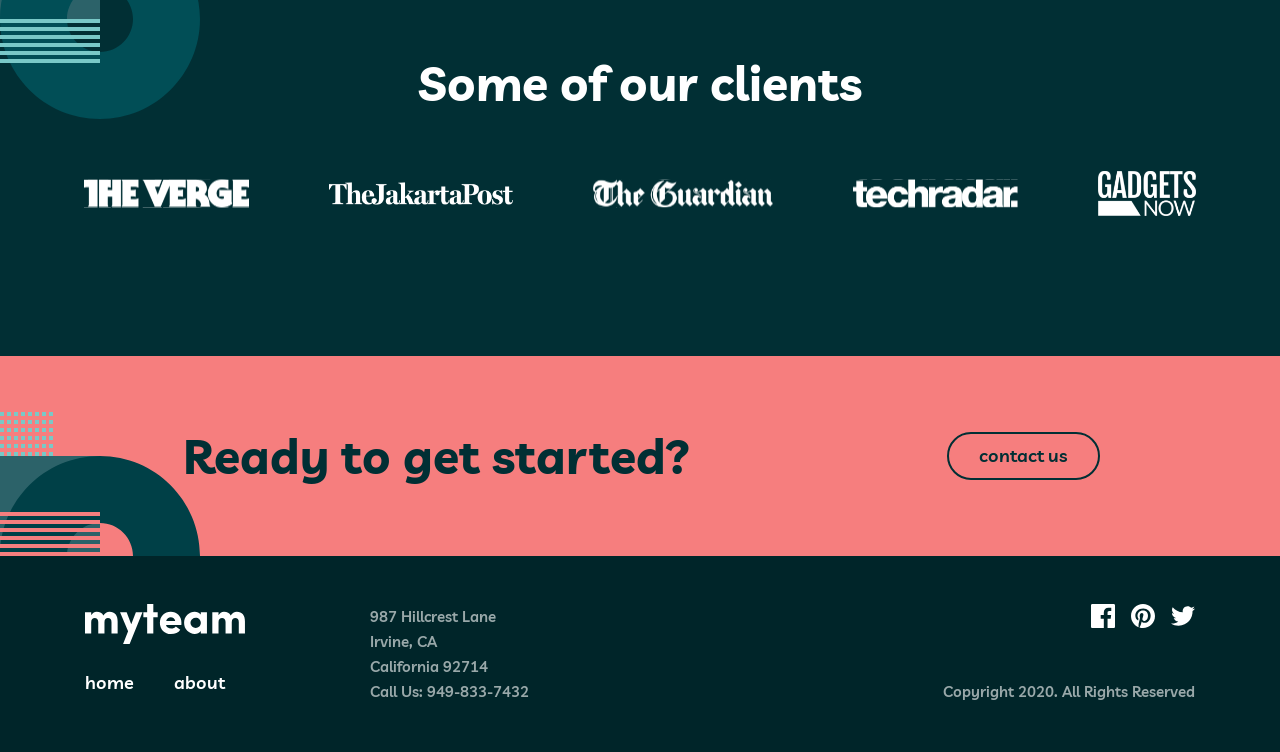
==== commit b8f90ad9: "Merge pull request #9 from Spr1ntLab/d06-desktop-about D06 desktop about" ====
--- a/about.html
+++ b/about.html
@@ -99,6 +99,7 @@
       <section class="about-directors" aria-labelledby="directors-title">
         <div class="about-directors-container">
           <h2 class="about-directors__title" id="directors-title">Meet the directors</h2>
+
           <ul class="about-directors__grid">
             <li class="about-directors__item">
               <article class="director-card">
@@ -107,23 +108,36 @@
                   <h3 class="director-card__name">Nikita Marks</h3>
                   <p class="director-card__role">Founder &amp; CEO</p>
                 </div>
+
                 <!-- D06 owns these controls and their JS behavior; do not duplicate this card. -->
                 <div class="director-card__back" id="director-details-nikita-marks" hidden>
-                  <!-- D06: add expanded-card quote and social links from Figma, no made-up content. -->
-                  <p class="director-card__quote"></p>
-                  <div class="director-card__social"></div>
-                </div>
-              </article>
+                  <h3 class="director-card__name">Nikita Marks</h3>
+                  <p class="director-card__quote"></p>
+
+                  <div class="director-card__social">
+                    <a
+                      class="director-card__social-link director-card__social-link--twitter"
+                      href="https://twitter.com/"
+                      aria-label="Twitter"
+                    ></a>
+                    <a
+                      class="director-card__social-link director-card__social-link--linkedin"
+                      href="https://www.linkedin.com/"
+                      aria-label="LinkedIn"
+                    ></a>
+                  </div>
+                </div>
+              </article>
+
               <button
                 class="director-card__toggle"
                 type="button"
                 aria-expanded="false"
                 aria-controls="director-details-nikita-marks"
                 aria-label="Show more about Nikita Marks"
-              >
-                
-              </button>
-            </li>
+              ></button>
+            </li>
+
             <li class="about-directors__item">
               <article class="director-card">
                 <div class="director-card__front">
@@ -131,23 +145,36 @@
                   <h3 class="director-card__name">Cristian Duncan</h3>
                   <p class="director-card__role">Co-founder &amp; COO</p>
                 </div>
+
                 <!-- D06 owns these controls and their JS behavior; do not duplicate this card. -->
                 <div class="director-card__back" id="director-details-cristian-duncan" hidden>
-                  <!-- D06: add expanded-card quote and social links from Figma, no made-up content. -->
-                  <p class="director-card__quote"></p>
-                  <div class="director-card__social"></div>
-                </div>
-              </article>
-              <button
-                class="director-card__toggle"
-                type="button"
-                aria-expanded="false"
-                aria-controls="director-details-nikita-marks"
-                aria-label="Show more about Nikita Marks"
-              >
-                
-              </button>
-            </li>
+                  <h3 class="director-card__name">Cristian Duncan</h3>
+                  <p class="director-card__quote"></p>
+
+                  <div class="director-card__social">
+                    <a
+                      class="director-card__social-link director-card__social-link--twitter"
+                      href="https://twitter.com/"
+                      aria-label="Twitter"
+                    ></a>
+                    <a
+                      class="director-card__social-link director-card__social-link--linkedin"
+                      href="https://www.linkedin.com/"
+                      aria-label="LinkedIn"
+                    ></a>
+                  </div>
+                </div>
+              </article>
+
+              <button
+                class="director-card__toggle"
+                type="button"
+                aria-expanded="false"
+                aria-controls="director-details-cristian-duncan"
+                aria-label="Show more about Cristian Duncan"
+              ></button>
+            </li>
+
             <li class="about-directors__item">
               <article class="director-card">
                 <div class="director-card__front">
@@ -155,24 +182,36 @@
                   <h3 class="director-card__name">Cruz Hamer</h3>
                   <p class="director-card__role">Co-founder &amp; CTO</p>
                 </div>
-                <!-- D06 owns these controls and their JS behavior; do not duplicate this card. -->
-
+
+                <!-- D06 owns these controls and their JS behavior; do not duplicate this card. -->
                 <div class="director-card__back" id="director-details-cruz-hamer" hidden>
-                  <!-- D06: add expanded-card quote and social links from Figma, no made-up content. -->
-                  <p class="director-card__quote"></p>
-                  <div class="director-card__social"></div>
-                </div>
-              </article>
-              <button
-                class="director-card__toggle"
-                type="button"
-                aria-expanded="false"
-                aria-controls="director-details-nikita-marks"
-                aria-label="Show more about Nikita Marks"
-              >
-                
-              </button>
-            </li>
+                  <h3 class="director-card__name">Cruz Hamer</h3>
+                  <p class="director-card__quote"></p>
+
+                  <div class="director-card__social">
+                    <a
+                      class="director-card__social-link director-card__social-link--twitter"
+                      href="https://twitter.com/"
+                      aria-label="Twitter"
+                    ></a>
+                    <a
+                      class="director-card__social-link director-card__social-link--linkedin"
+                      href="https://www.linkedin.com/"
+                      aria-label="LinkedIn"
+                    ></a>
+                  </div>
+                </div>
+              </article>
+
+              <button
+                class="director-card__toggle"
+                type="button"
+                aria-expanded="false"
+                aria-controls="director-details-cruz-hamer"
+                aria-label="Show more about Cruz Hamer"
+              ></button>
+            </li>
+
             <li class="about-directors__item">
               <article class="director-card">
                 <div class="director-card__front">
@@ -180,23 +219,36 @@
                   <h3 class="director-card__name">Drake Heaton</h3>
                   <p class="director-card__role">Business Development Lead</p>
                 </div>
+
                 <!-- D06 owns these controls and their JS behavior; do not duplicate this card. -->
                 <div class="director-card__back" id="director-details-drake-heaton" hidden>
-                  <!-- D06: add expanded-card quote and social links from Figma, no made-up content. -->
-                  <p class="director-card__quote"></p>
-                  <div class="director-card__social"></div>
-                </div>
-              </article>
-              <button
-                class="director-card__toggle"
-                type="button"
-                aria-expanded="false"
-                aria-controls="director-details-nikita-marks"
-                aria-label="Show more about Nikita Marks"
-              >
-                
-              </button>
-            </li>
+                  <h3 class="director-card__name">Drake Heaton</h3>
+                  <p class="director-card__quote"></p>
+
+                  <div class="director-card__social">
+                    <a
+                      class="director-card__social-link director-card__social-link--twitter"
+                      href="https://twitter.com/"
+                      aria-label="Twitter"
+                    ></a>
+                    <a
+                      class="director-card__social-link director-card__social-link--linkedin"
+                      href="https://www.linkedin.com/"
+                      aria-label="LinkedIn"
+                    ></a>
+                  </div>
+                </div>
+              </article>
+
+              <button
+                class="director-card__toggle"
+                type="button"
+                aria-expanded="false"
+                aria-controls="director-details-drake-heaton"
+                aria-label="Show more about Drake Heaton"
+              ></button>
+            </li>
+
             <li class="about-directors__item">
               <article class="director-card">
                 <div class="director-card__front">
@@ -204,23 +256,36 @@
                   <h3 class="director-card__name">Griffin Wise</h3>
                   <p class="director-card__role">Lead Marketing</p>
                 </div>
+
                 <!-- D06 owns these controls and their JS behavior; do not duplicate this card. -->
                 <div class="director-card__back" id="director-details-griffin-wise" hidden>
-                  <!-- D06: add expanded-card quote and social links from Figma, no made-up content. -->
-                  <p class="director-card__quote"></p>
-                  <div class="director-card__social"></div>
-                </div>
-              </article>
-              <button
-                class="director-card__toggle"
-                type="button"
-                aria-expanded="false"
-                aria-controls="director-details-nikita-marks"
-                aria-label="Show more about Nikita Marks"
-              >
-                
-              </button>
-            </li>
+                  <h3 class="director-card__name">Griffin Wise</h3>
+                  <p class="director-card__quote"></p>
+
+                  <div class="director-card__social">
+                    <a
+                      class="director-card__social-link director-card__social-link--twitter"
+                      href="https://twitter.com/"
+                      aria-label="Twitter"
+                    ></a>
+                    <a
+                      class="director-card__social-link director-card__social-link--linkedin"
+                      href="https://www.linkedin.com/"
+                      aria-label="LinkedIn"
+                    ></a>
+                  </div>
+                </div>
+              </article>
+
+              <button
+                class="director-card__toggle"
+                type="button"
+                aria-expanded="false"
+                aria-controls="director-details-griffin-wise"
+                aria-label="Show more about Griffin Wise"
+              ></button>
+            </li>
+
             <li class="about-directors__item">
               <article class="director-card">
                 <div class="director-card__front">
@@ -228,22 +293,37 @@
                   <h3 class="director-card__name">Aden Allan</h3>
                   <p class="director-card__role">Account Manager</p>
                 </div>
+
                 <!-- D06 owns these controls and their JS behavior; do not duplicate this card. -->
                 <div class="director-card__back" id="director-details-aden-allan" hidden>
-                  <!-- D06: add expanded-card quote and social links from Figma, no made-up content. -->
-                  <p class="director-card__quote"></p>
-                  <div class="director-card__social"></div>
-                </div>
-              </article>
-              <button
-                class="director-card__toggle"
-                type="button"
-                aria-expanded="false"
-                aria-controls="director-details-nikita-marks"
-                aria-label="Show more about Nikita Marks"
-              >
-                
-              </button>
+                  <h3 class="director-card__name">Aden Allan</h3>
+
+                  <p class="director-card__quote">
+                    “Empowered teams create truly amazing products. Set the north star and let them follow it.”
+                  </p>
+
+                  <div class="director-card__social">
+                    <a
+                      class="director-card__social-link director-card__social-link--twitter"
+                      href="https://twitter.com/"
+                      aria-label="Twitter"
+                    ></a>
+                    <a
+                      class="director-card__social-link director-card__social-link--linkedin"
+                      href="https://www.linkedin.com/"
+                      aria-label="LinkedIn"
+                    ></a>
+                  </div>
+                </div>
+              </article>
+
+              <button
+                class="director-card__toggle"
+                type="button"
+                aria-expanded="false"
+                aria-controls="director-details-aden-allan"
+                aria-label="Show more about Aden Allan"
+              ></button>
             </li>
           </ul>
         </div>
@@ -279,7 +359,7 @@
     <footer class="site-footer">
       <div class="container">
         <div class="site-footer__brand">
-          <a class="site-footer__logo" href="index.html" aria-label="myteam – Home">myteam</a>
+          <a class="site-footer__logo" href="index.html" aria-label="myteam – Home"><img src="img/icons/nav-logo.svg" alt="" width="160" height="40" /></a>
           <nav aria-label="Footer navigation">
             <ul class="site-footer__links">
               <li><a href="index.html">home</a></li>
@@ -293,7 +373,15 @@
           >
         </address>
         <div class="site-footer__social">
-          <!-- D09: insert Figma social SVG links with accessible labels. -->
+          <a href="https://www.facebook.com/" aria-label="myteam on Facebook">
+            <svg width="24" height="24" viewBox="0 0 24 24" aria-hidden="true" focusable="false"><path fill="currentColor" d="M22.675 0L1.325 0C0.593 0 0 0.593 0 1.325L0 22.676C0 23.407 0.593 24 1.325 24L12.82 24L12.82 14.706L9.692 14.706L9.692 11.084L12.82 11.084L12.82 8.413C12.82 5.313 14.713 3.625 17.479 3.625C18.804 3.625 19.942 3.724 20.274 3.768L20.274 7.008L18.356 7.009C16.852 7.009 16.561 7.724 16.561 8.772L16.561 11.085L20.148 11.085L19.681 14.707L16.561 14.707L16.561 24L22.677 24C23.407 24 24 23.407 24 22.675L24 1.325C24 0.593 23.407 0 22.675 0Z"/></svg>
+          </a>
+          <a href="https://www.pinterest.com/" aria-label="myteam on Pinterest">
+            <svg width="24" height="24" viewBox="0 0 24 24" aria-hidden="true" focusable="false"><path fill="currentColor" d="M12 0C5.373 0 0 5.372 0 12C0 17.084 3.163 21.426 7.627 23.174C7.522 22.225 7.427 20.769 7.669 19.733C7.887 18.796 9.076 13.768 9.076 13.768C9.076 13.768 8.717 13.049 8.717 11.986C8.717 10.318 9.684 9.072 10.888 9.072C11.911 9.072 12.406 9.841 12.406 10.762C12.406 11.791 11.751 13.33 11.412 14.757C11.129 15.951 12.011 16.926 13.189 16.926C15.322 16.926 16.961 14.677 16.961 11.431C16.961 8.558 14.897 6.549 11.949 6.549C8.535 6.549 6.531 9.11 6.531 11.756C6.531 12.787 6.928 13.894 7.424 14.494C7.522 14.613 7.536 14.718 7.507 14.839L7.174 16.199C7.121 16.419 7 16.466 6.772 16.36C5.273 15.662 4.336 13.471 4.336 11.711C4.336 7.926 7.086 4.449 12.265 4.449C16.428 4.449 19.663 7.416 19.663 11.38C19.663 15.516 17.056 18.844 13.436 18.844C12.22 18.844 11.077 18.213 10.686 17.466L9.938 20.319C9.667 21.362 8.936 22.669 8.446 23.465C9.57 23.812 10.763 24 12 24C18.627 24 24 18.627 24 12C24 5.372 18.627 0 12 0Z"/></svg>
+          </a>
+          <a href="https://twitter.com/" aria-label="myteam on Twitter">
+            <svg width="24" height="20" viewBox="0 0 24 19.504" aria-hidden="true" focusable="false"><path fill="currentColor" d="M24 2.309C23.117 2.701 22.168 2.965 21.172 3.084C22.189 2.475 22.97 1.51 23.337 0.36C22.386 0.924 21.332 1.334 20.21 1.555C19.313 0.598 18.032 0 16.616 0C13.437 0 11.101 2.966 11.819 6.045C7.728 5.84 4.1 3.88 1.671 0.901C0.381 3.114 1.002 6.009 3.194 7.475C2.388 7.449 1.628 7.228 0.965 6.859C0.911 9.14 2.546 11.274 4.914 11.749C4.221 11.937 3.462 11.981 2.69 11.833C3.316 13.789 5.134 15.212 7.29 15.252C5.22 16.875 2.612 17.6 0 17.292C2.179 18.689 4.768 19.504 7.548 19.504C16.69 19.504 21.855 11.783 21.543 4.858C22.505 4.163 23.34 3.296 24 2.309Z"/></svg>
+          </a>
         </div>
         <small class="site-footer__copy">Copyright 2020. All Rights Reserved</small>
       </div>
--- a/css/about.css
+++ b/css/about.css
@@ -49,6 +49,32 @@
   display: flex;
   justify-content: center;
   background-color: var(--color-deep-jungle-green);
+  position: relative;
+}
+
+.about-directors::before,
+.about-directors::after {
+  content: "";
+  position: absolute;
+  background-repeat: no-repeat;
+  background-size: contain;
+  pointer-events: none;
+}
+
+.about-directors::before {
+  top: 0;
+  left: 0;
+  width: 6.25rem;
+  height: 12.5rem;
+  background-image: url("../img/decorative/bg-pattern-about-directors-top.svg");
+}
+
+.about-directors::after {
+  bottom: 0;
+  right: 0;
+  width: 9.1875rem;
+  height: 6.25rem;
+  background-image: url("../img/decorative/bg-pattern-about-directors-bottom.svg");
 }
 
 .about-directors-container {
@@ -154,6 +180,90 @@
   width: 0.25rem;
   height: 1rem;
 } 
+
+.director-card__front[hidden],
+.director-card__back[hidden] {
+  display: none;
+}
+
+.director-card__back {
+  display: flex;
+  flex-direction: column;
+  align-items: center;
+  text-align: center;
+}
+
+.director-card__quote {
+  max-width: 15.875rem;
+  margin-top: 0.5rem;
+  font-size: 0.9375rem;
+  font-weight: 600;
+  line-height: 1.5625rem;
+  color: var(--color-white);
+}
+
+.director-card__social {
+  display: flex;
+  justify-content: center;
+  align-items: center;
+  gap: 1rem;
+  margin-top: 1.5rem;
+}
+
+.director-card__social-link {
+  display: block;
+  height: 1.25rem;
+  background-color: var(--color-white);
+  mask-repeat: no-repeat;
+  mask-position: center;
+  mask-size: contain;
+  transition: background-color 0.2s ease;
+}
+
+.director-card__social-link--twitter {
+  width: 1.5rem;
+  mask-image: url("../img/icons/icon-twitter.svg");
+}
+
+.director-card__social-link--linkedin {
+  width: 1.25rem;
+  mask-image: url("../img/icons/icon-linkedin.svg");
+}
+
+.director-card__social-link:hover,
+.director-card__social-link:focus-visible {
+  background-color: var(--color-light-coral);
+}
+
+.about-directors__item.is-expanded {
+  background-color: var(--color-dark-green);
+}
+
+.is-expanded .director-card {
+  margin-top: 2.1875rem;
+}
+
+.director-card__toggle {
+  cursor: pointer;
+  transition: background-color 0.2s ease;
+}
+
+.director-card__toggle:hover {
+  background-color: var(--color-rapture-blue);
+}
+
+.director-card__toggle[aria-expanded="true"] {
+  background-color: var(--color-rapture-blue);
+}
+
+.director-card__toggle[aria-expanded="true"]::before,
+.director-card__toggle[aria-expanded="true"]::after {
+  rotate: 45deg;
+}
+
+.director-card__toggle[aria-expanded="true"]:hover {
+  background-color: var(--color-light-coral);
+}
 /* ===== END D06 — DIRECTORS ===== */
 
 /* ===== START D05 — ABOUT CLIENTS | OWNED SELECTORS: .about-clients and children ===== */
